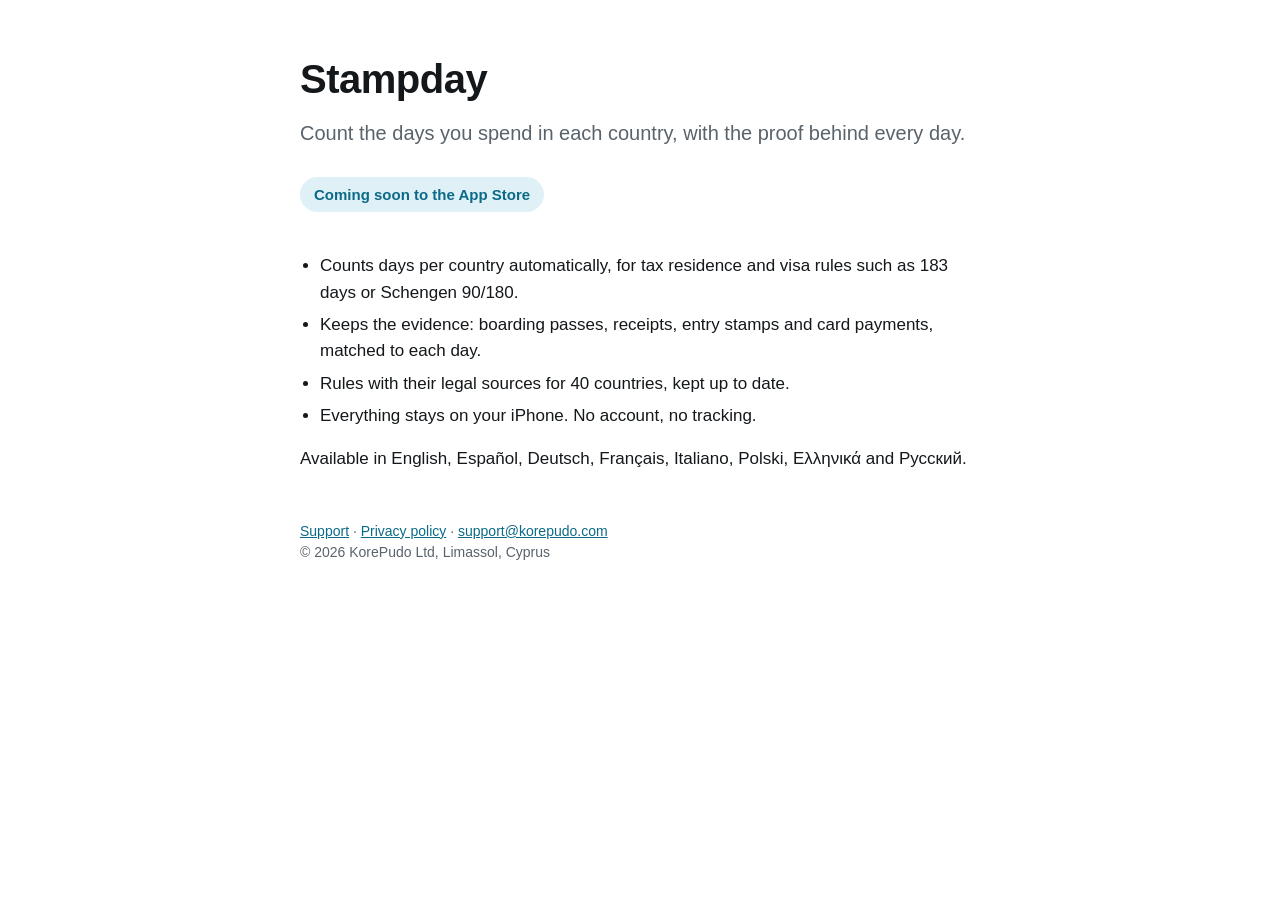
==== index.html @ be16a484 "stampday.app: landing, privacy, support, signed rules 2026-11-07" ====
<!doctype html>
<html lang="en">
<head>
<meta charset="utf-8">
<meta name="viewport" content="width=device-width, initial-scale=1">
<title>Stampday</title>
<meta name="description" content="Stampday counts the days you spend in each country, with the proof behind every day. For iPhone.">
<style>
  :root { --bg: #ffffff; --text: #14181b; --muted: #59636b; --accent: #0b6a87; --soft: #dff1f6; }
  @media (prefers-color-scheme: dark) { :root { --bg: #0d1113; --text: #e8eef1; --muted: #9aa7ae; --accent: #5ec4e0; --soft: #0e2c36; } }
  body { background: var(--bg); color: var(--text); font: 17px/1.55 -apple-system, BlinkMacSystemFont, "Segoe UI", sans-serif;
         max-width: 680px; margin: 0 auto; padding: 48px 16px 64px; }
  h1 { font-size: 40px; margin: 0 0 8px; letter-spacing: -0.5px; }
  p.lead { font-size: 20px; color: var(--muted); margin-top: 0; }
  ul { padding-left: 20px; } li { margin: 6px 0; }
  .soon { display: inline-block; background: var(--soft); color: var(--accent); border-radius: 999px; padding: 6px 14px;
          font-weight: 600; font-size: 15px; margin: 8px 0 24px; }
  a { color: var(--accent); } footer { margin-top: 48px; color: var(--muted); font-size: 14px; }
</style>
</head>
<body>
<h1>Stampday</h1>
<p class="lead">Count the days you spend in each country, with the proof behind every day.</p>
<span class="soon">Coming soon to the App Store</span>
<ul>
  <li>Counts days per country automatically, for tax residence and visa rules such as 183 days or Schengen 90/180.</li>
  <li>Keeps the evidence: boarding passes, receipts, entry stamps and card payments, matched to each day.</li>
  <li>Rules with their legal sources for 40 countries, kept up to date.</li>
  <li>Everything stays on your iPhone. No account, no tracking.</li>
</ul>
<p>Available in English, Español, Deutsch, Français, Italiano, Polski, Ελληνικά and Русский.</p>
<footer>
  <a href="support.html">Support</a> · <a href="privacy.html">Privacy policy</a> ·
  <a href="mailto:support@korepudo.com">support@korepudo.com</a><br>
  © 2026 KorePudo Ltd, Limassol, Cyprus
</footer>
</body>
</html>
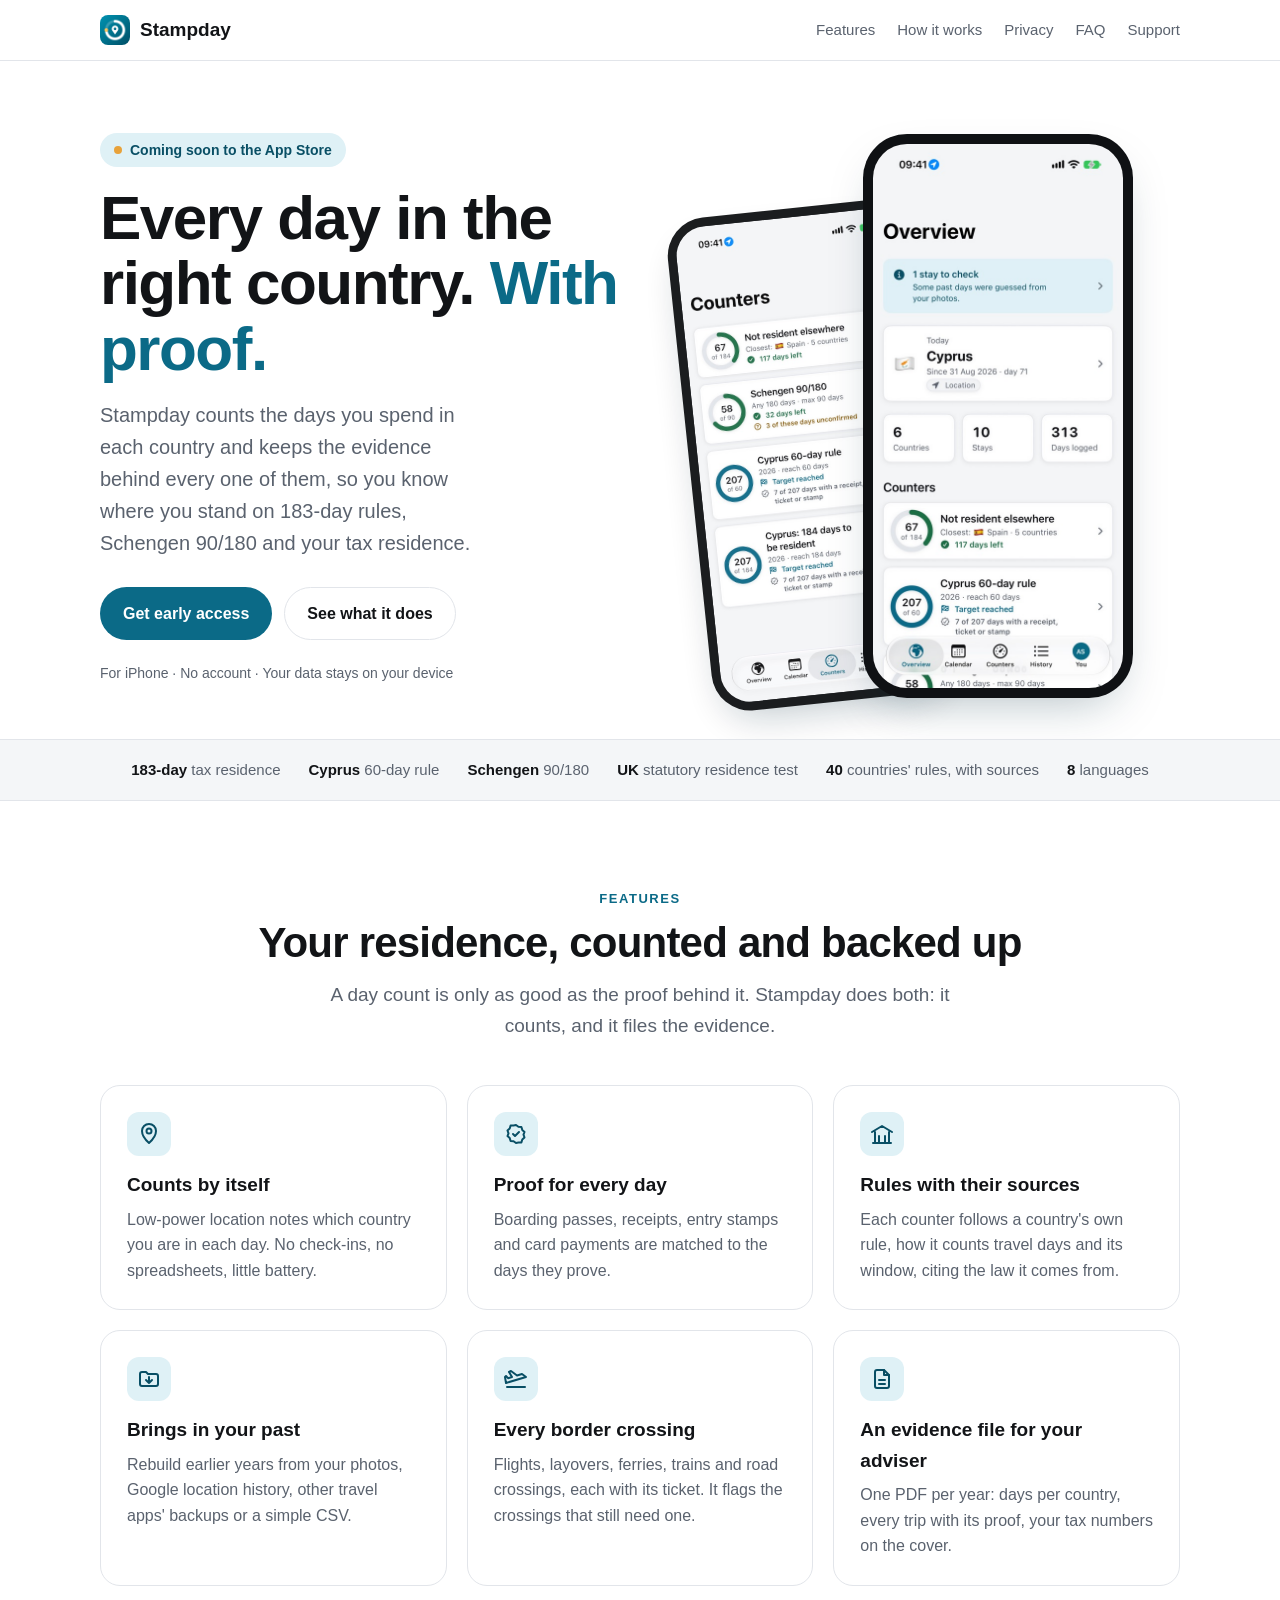
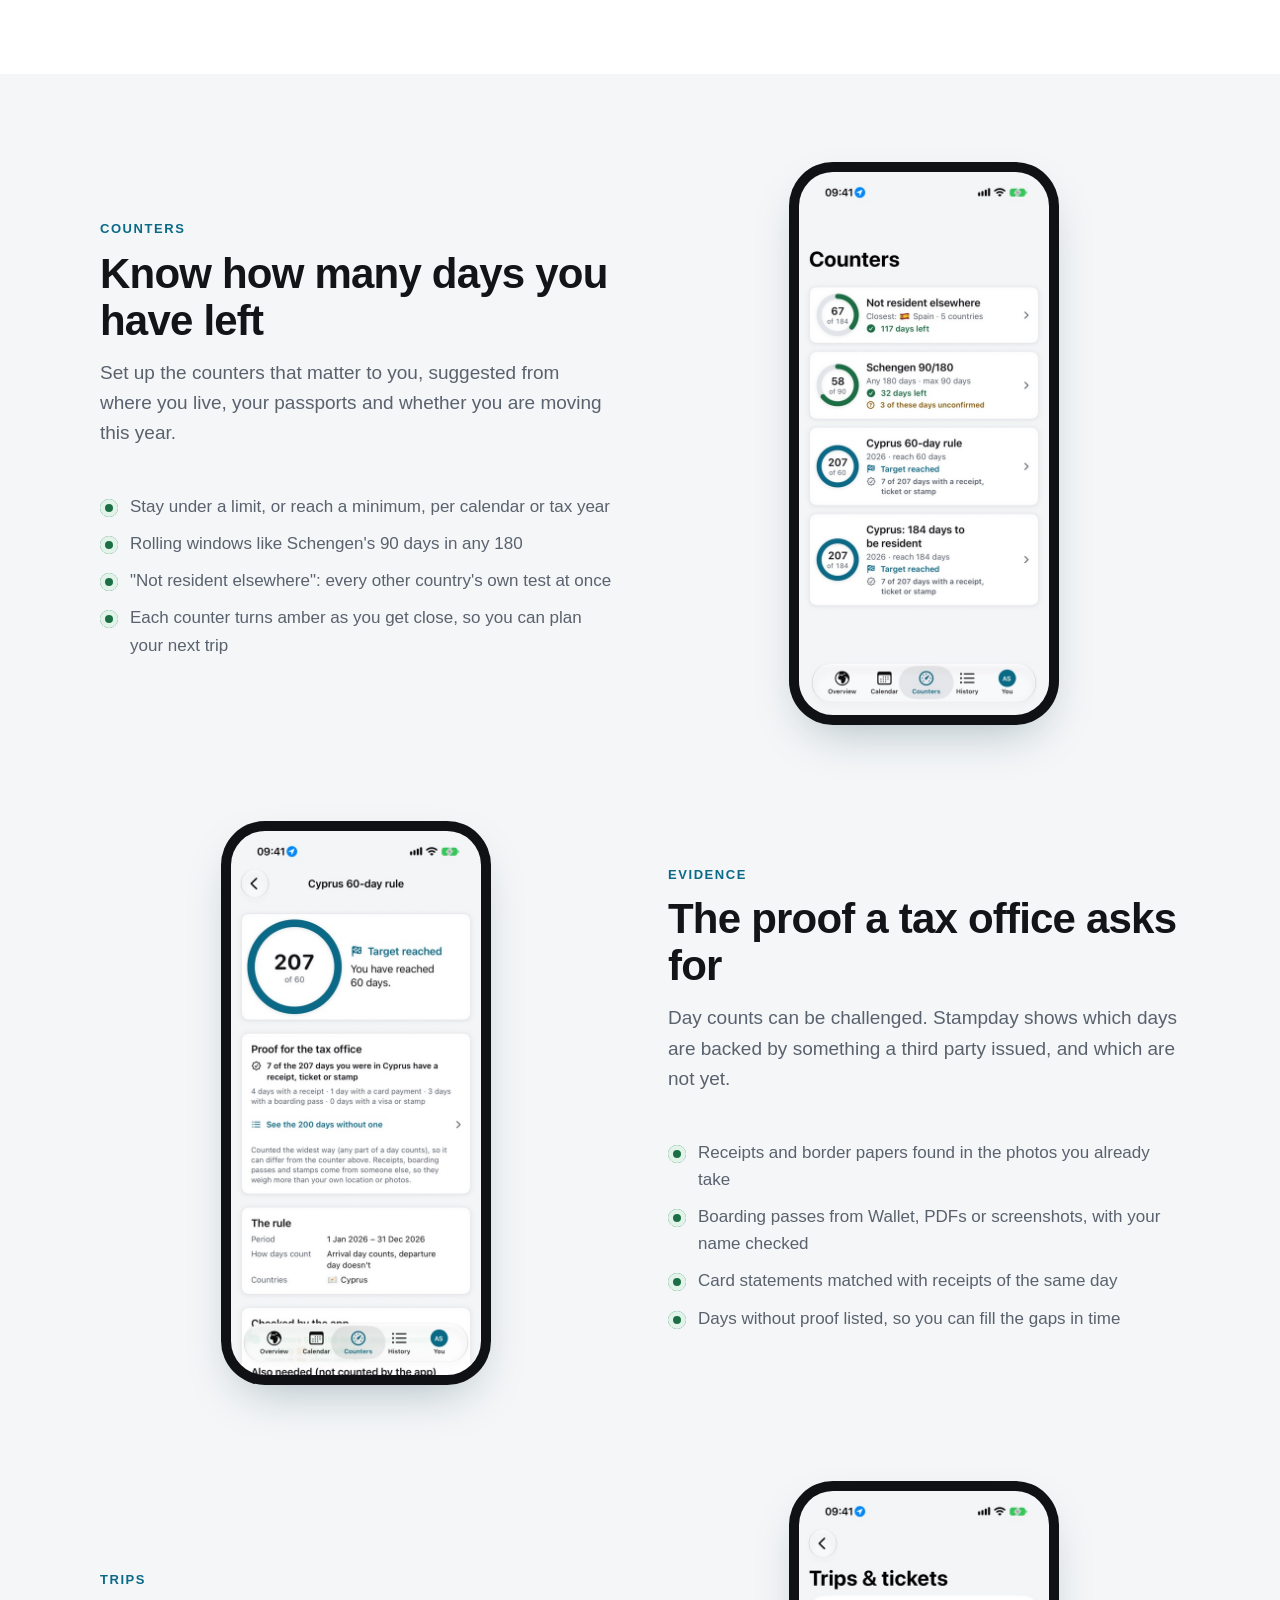
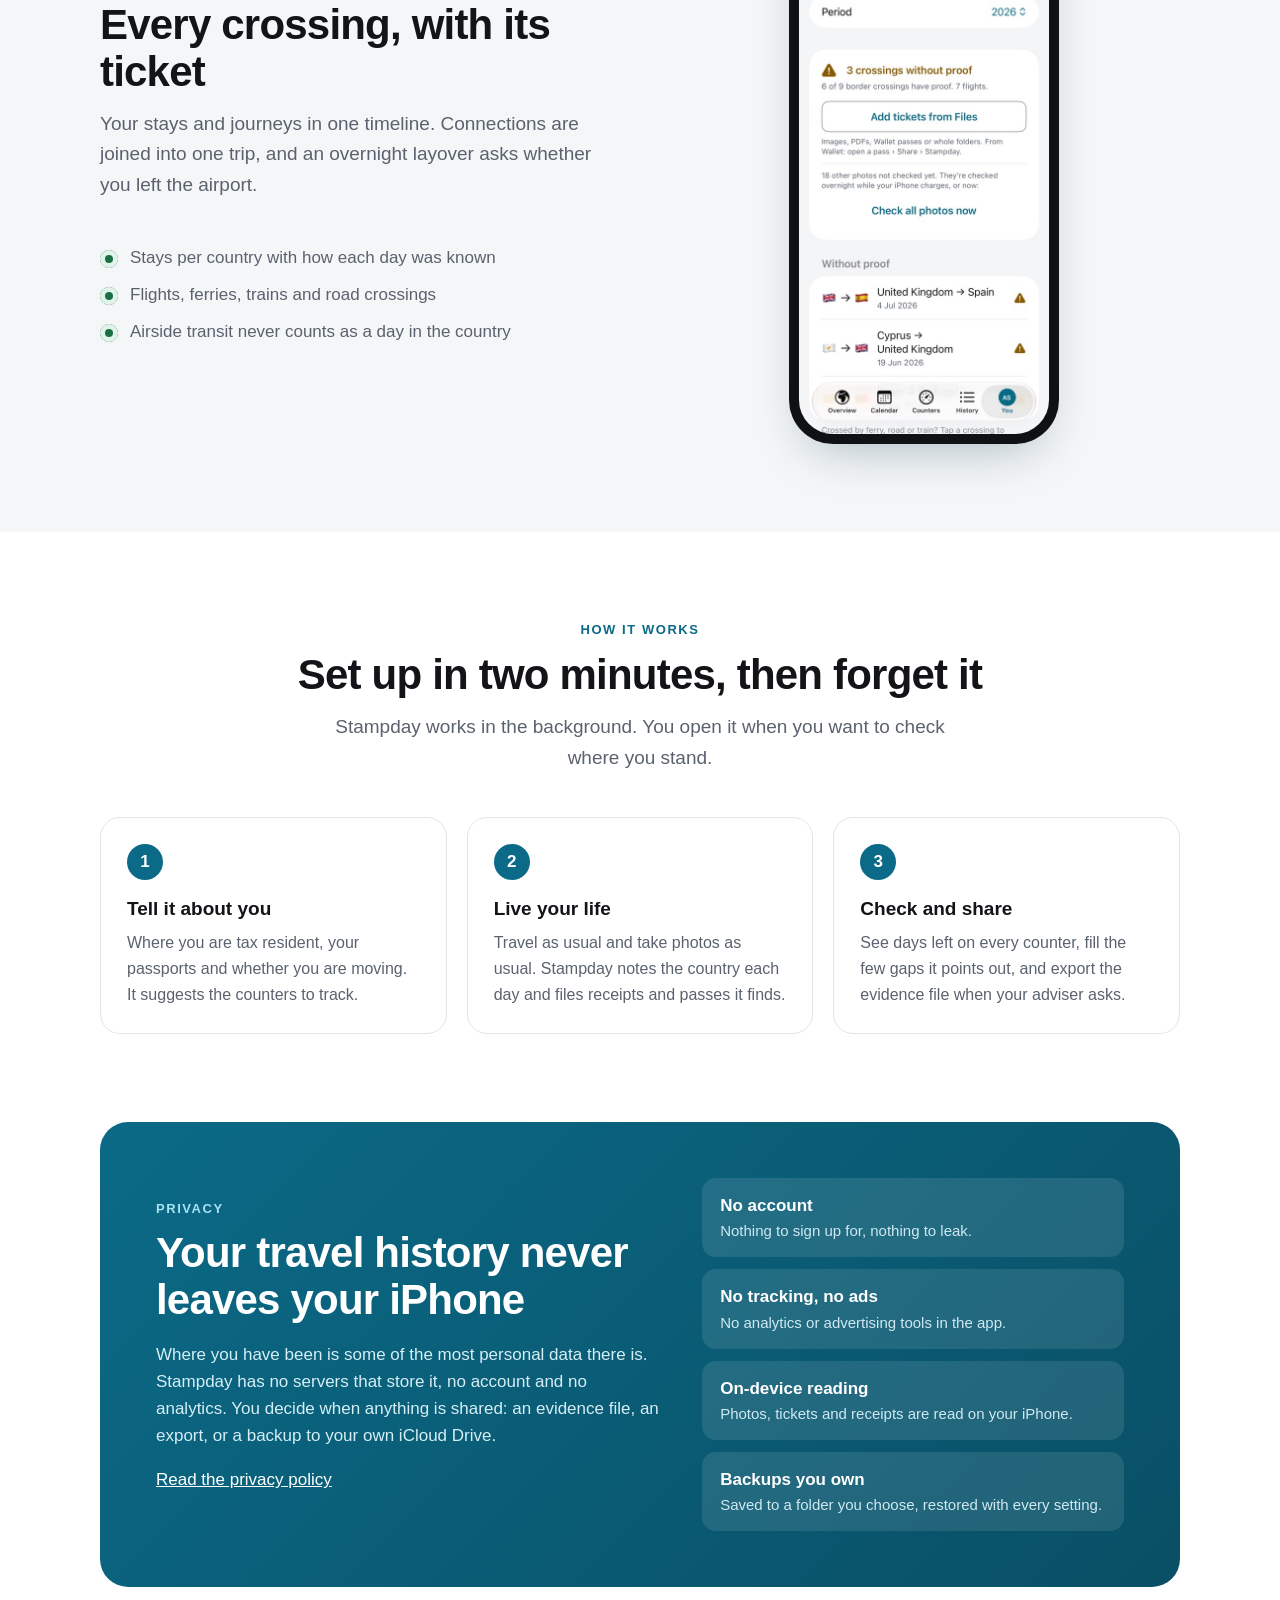
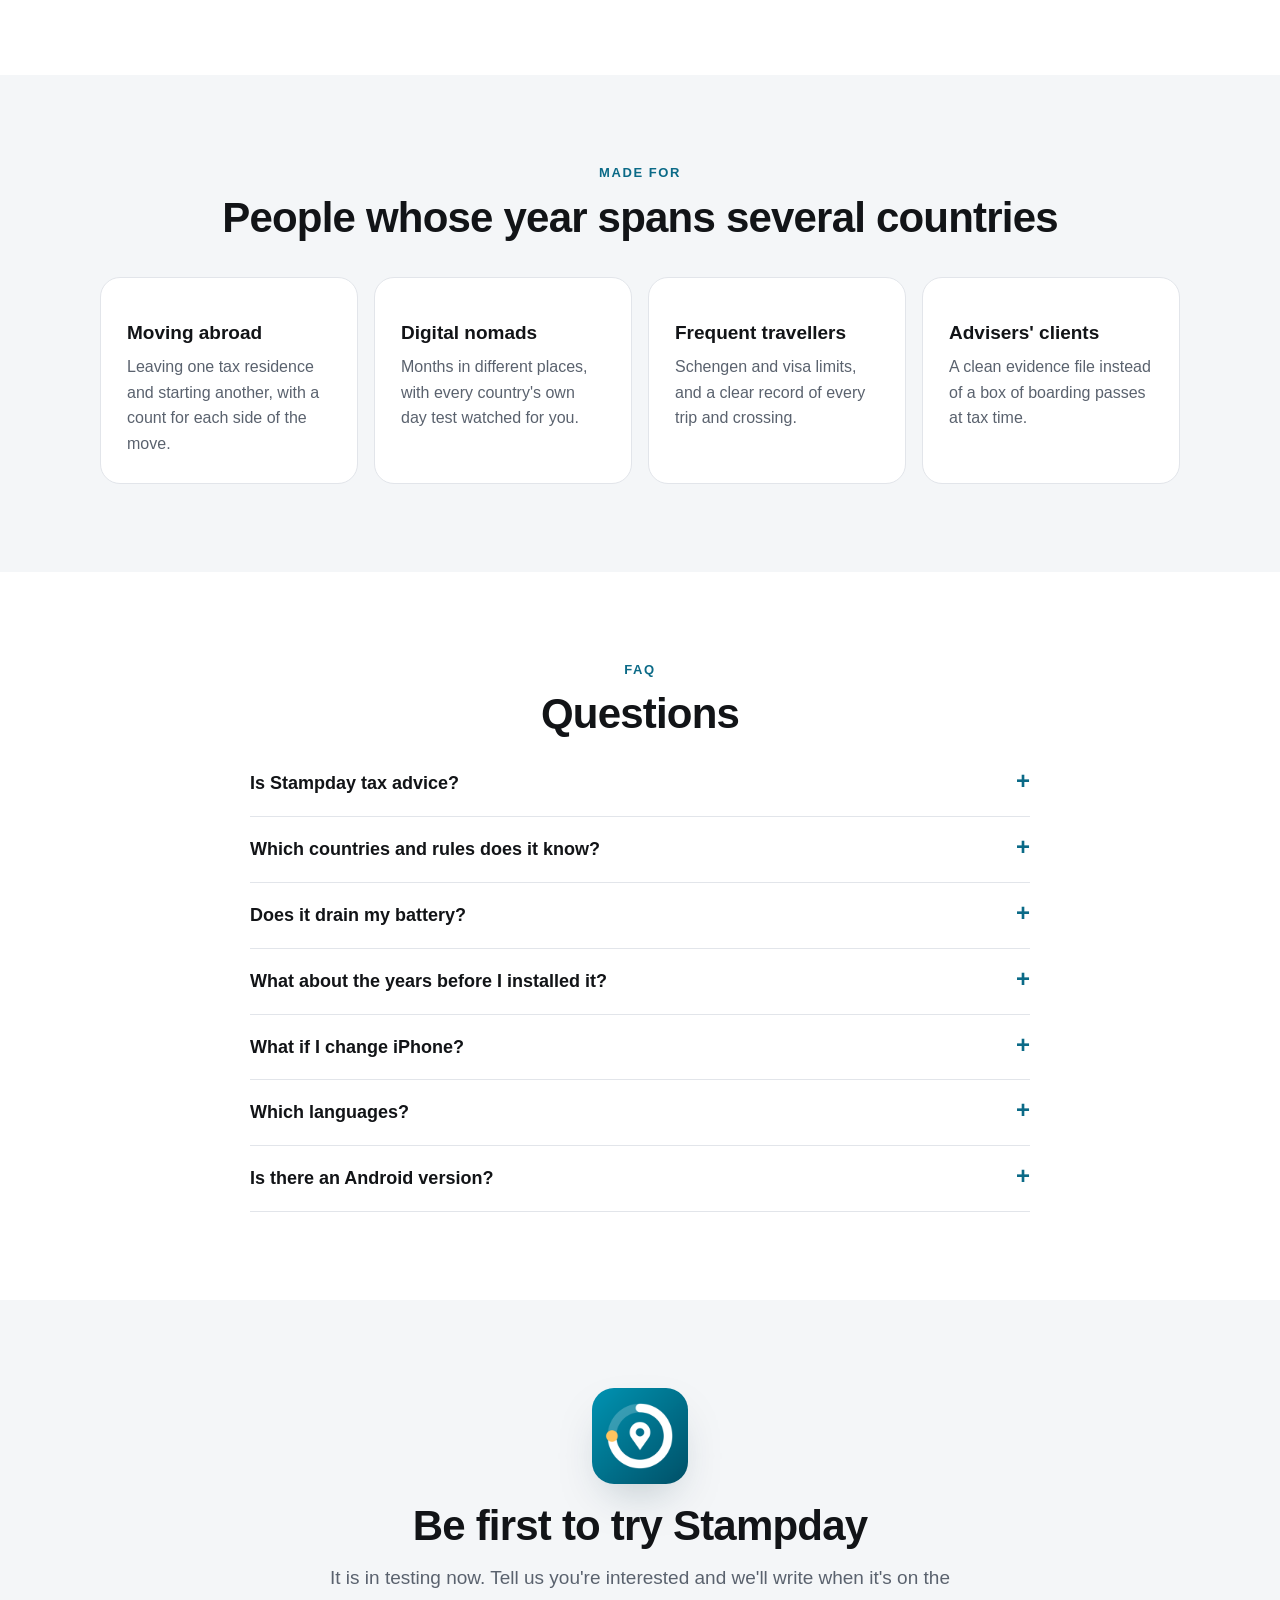
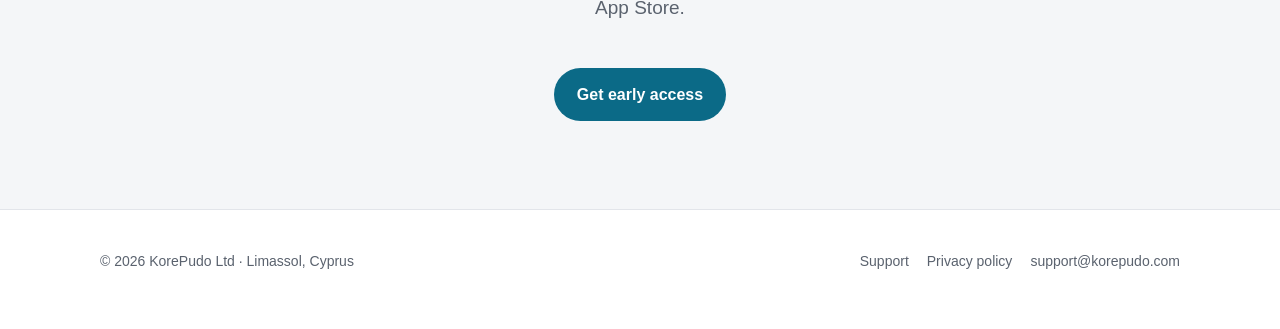
==== commit 4566f722: "Full landing page: features, app screenshots, how it works, privacy, FAQ; shared style for privacy a" ====
--- a/index.html
+++ b/index.html
@@ -3,36 +3,248 @@
 <head>
 <meta charset="utf-8">
 <meta name="viewport" content="width=device-width, initial-scale=1">
-<title>Stampday</title>
-<meta name="description" content="Stampday counts the days you spend in each country, with the proof behind every day. For iPhone.">
-<style>
-  :root { --bg: #ffffff; --text: #14181b; --muted: #59636b; --accent: #0b6a87; --soft: #dff1f6; }
-  @media (prefers-color-scheme: dark) { :root { --bg: #0d1113; --text: #e8eef1; --muted: #9aa7ae; --accent: #5ec4e0; --soft: #0e2c36; } }
-  body { background: var(--bg); color: var(--text); font: 17px/1.55 -apple-system, BlinkMacSystemFont, "Segoe UI", sans-serif;
-         max-width: 680px; margin: 0 auto; padding: 48px 16px 64px; }
-  h1 { font-size: 40px; margin: 0 0 8px; letter-spacing: -0.5px; }
-  p.lead { font-size: 20px; color: var(--muted); margin-top: 0; }
-  ul { padding-left: 20px; } li { margin: 6px 0; }
-  .soon { display: inline-block; background: var(--soft); color: var(--accent); border-radius: 999px; padding: 6px 14px;
-          font-weight: 600; font-size: 15px; margin: 8px 0 24px; }
-  a { color: var(--accent); } footer { margin-top: 48px; color: var(--muted); font-size: 14px; }
-</style>
+<title>Stampday: count your days in every country, with proof</title>
+<meta name="description" content="Stampday counts the days you spend in each country for tax residence and visa rules, and keeps the proof behind every day: boarding passes, receipts, stamps. For iPhone. Everything stays on your device.">
+<meta name="theme-color" content="#0b6a87">
+<link rel="icon" href="img/favicon-64.png">
+<link rel="apple-touch-icon" href="img/apple-touch-icon.png">
+<meta property="og:title" content="Stampday: your days in every country, with proof">
+<meta property="og:description" content="Day counts for tax residence and visas, with the evidence behind every day. Private by design.">
+<meta property="og:image" content="https://stampday.app/img/icon-256.png">
+<meta property="og:url" content="https://stampday.app/">
+<link rel="stylesheet" href="style.css">
 </head>
 <body>
-<h1>Stampday</h1>
-<p class="lead">Count the days you spend in each country, with the proof behind every day.</p>
-<span class="soon">Coming soon to the App Store</span>
-<ul>
-  <li>Counts days per country automatically, for tax residence and visa rules such as 183 days or Schengen 90/180.</li>
-  <li>Keeps the evidence: boarding passes, receipts, entry stamps and card payments, matched to each day.</li>
-  <li>Rules with their legal sources for 40 countries, kept up to date.</li>
-  <li>Everything stays on your iPhone. No account, no tracking.</li>
-</ul>
-<p>Available in English, Español, Deutsch, Français, Italiano, Polski, Ελληνικά and Русский.</p>
+
+<header class="nav">
+  <div class="wrap">
+    <a class="brand" href="#"><img src="img/icon-256.png" alt="">Stampday</a>
+    <nav>
+      <a class="opt" href="#features">Features</a>
+      <a class="opt" href="#how">How it works</a>
+      <a class="opt" href="#privacy">Privacy</a>
+      <a href="#faq">FAQ</a>
+      <a href="support.html">Support</a>
+    </nav>
+  </div>
+</header>
+
+<section class="hero">
+  <div class="wrap">
+    <div>
+      <span class="pill"><span class="dot"></span>Coming soon to the App Store</span>
+      <h1>Every day in the right country. <em>With proof.</em></h1>
+      <p class="lead">Stampday counts the days you spend in each country and keeps the evidence behind every one of them,
+        so you know where you stand on 183-day rules, Schengen 90/180 and your tax residence.</p>
+      <div class="ctas">
+        <a class="btn primary" href="mailto:support@korepudo.com?subject=Stampday%20early%20access">Get early access</a>
+        <a class="btn ghost" href="#features">See what it does</a>
+      </div>
+      <p class="meta">For iPhone · No account · Your data stays on your device</p>
+    </div>
+    <div class="phones" aria-hidden="true">
+      <div class="phone back"><img src="img/counters.jpg" alt="" loading="lazy"></div>
+      <div class="phone front"><img src="img/overview.jpg" alt="Stampday overview: today in Cyprus, day counts and counters"></div>
+    </div>
+  </div>
+</section>
+
+<div class="strip">
+  <div class="wrap">
+    <span><b>183-day</b> tax residence</span>
+    <span><b>Cyprus</b> 60-day rule</span>
+    <span><b>Schengen</b> 90/180</span>
+    <span><b>UK</b> statutory residence test</span>
+    <span><b>40</b> countries' rules, with sources</span>
+    <span><b>8</b> languages</span>
+  </div>
+</div>
+
+<section class="block" id="features">
+  <div class="wrap">
+    <div class="center">
+      <div class="eyebrow">Features</div>
+      <h2>Your residence, counted and backed up</h2>
+      <p class="sub">A day count is only as good as the proof behind it. Stampday does both: it counts, and it files the evidence.</p>
+    </div>
+    <div class="grid">
+      <div class="card">
+        <div class="icon"><svg viewBox="0 0 24 24" fill="none" stroke="currentColor" stroke-width="2" stroke-linecap="round" stroke-linejoin="round"><path d="M12 21s-7-6.2-7-12a7 7 0 0 1 14 0c0 5.8-7 12-7 12z"/><circle cx="12" cy="9" r="2.5"/></svg></div>
+        <h3>Counts by itself</h3>
+        <p>Low-power location notes which country you are in each day. No check-ins, no spreadsheets, little battery.</p>
+      </div>
+      <div class="card">
+        <div class="icon"><svg viewBox="0 0 24 24" fill="none" stroke="currentColor" stroke-width="2" stroke-linecap="round" stroke-linejoin="round"><path d="M9 12l2 2 4-4"/><path d="M12 3l2.4 1.8 3 .2.9 2.9 2.2 2-1 2.8 1 2.8-2.2 2-.9 2.9-3 .2L12 21l-2.4-1.8-3-.2-.9-2.9-2.2-2 1-2.8-1-2.8 2.2-2 .9-2.9 3-.2z"/></svg></div>
+        <h3>Proof for every day</h3>
+        <p>Boarding passes, receipts, entry stamps and card payments are matched to the days they prove.</p>
+      </div>
+      <div class="card">
+        <div class="icon"><svg viewBox="0 0 24 24" fill="none" stroke="currentColor" stroke-width="2" stroke-linecap="round" stroke-linejoin="round"><path d="M3 21h18M5 21V10M19 21V10M9 21v-7M15 21v-7M2 10l10-6 10 6"/></svg></div>
+        <h3>Rules with their sources</h3>
+        <p>Each counter follows a country's own rule, how it counts travel days and its window, citing the law it comes from.</p>
+      </div>
+      <div class="card">
+        <div class="icon"><svg viewBox="0 0 24 24" fill="none" stroke="currentColor" stroke-width="2" stroke-linecap="round" stroke-linejoin="round"><path d="M3 7a2 2 0 0 1 2-2h4l2 2h8a2 2 0 0 1 2 2v8a2 2 0 0 1-2 2H5a2 2 0 0 1-2-2z"/><path d="M12 10v6M9 13l3 3 3-3"/></svg></div>
+        <h3>Brings in your past</h3>
+        <p>Rebuild earlier years from your photos, Google location history, other travel apps' backups or a simple CSV.</p>
+      </div>
+      <div class="card">
+        <div class="icon"><svg viewBox="0 0 24 24" fill="none" stroke="currentColor" stroke-width="2" stroke-linecap="round" stroke-linejoin="round"><path d="M2 16l20-6-4-3-5 1.5L7 4 5 5l3 5-4 1.2L2 9l-1 1z"/><path d="M3 20h18"/></svg></div>
+        <h3>Every border crossing</h3>
+        <p>Flights, layovers, ferries, trains and road crossings, each with its ticket. It flags the crossings that still need one.</p>
+      </div>
+      <div class="card">
+        <div class="icon"><svg viewBox="0 0 24 24" fill="none" stroke="currentColor" stroke-width="2" stroke-linecap="round" stroke-linejoin="round"><path d="M14 3H7a2 2 0 0 0-2 2v14a2 2 0 0 0 2 2h10a2 2 0 0 0 2-2V8z"/><path d="M14 3v5h5M9 13h6M9 17h6"/></svg></div>
+        <h3>An evidence file for your adviser</h3>
+        <p>One PDF per year: days per country, every trip with its proof, your tax numbers on the cover.</p>
+      </div>
+    </div>
+  </div>
+</section>
+
+<section class="block alt">
+  <div class="wrap">
+    <div class="row">
+      <div class="text">
+        <div class="eyebrow">Counters</div>
+        <h2>Know how many days you have left</h2>
+        <p class="sub">Set up the counters that matter to you, suggested from where you live, your passports and whether you are moving this year.</p>
+        <ul>
+          <li>Stay under a limit, or reach a minimum, per calendar or tax year</li>
+          <li>Rolling windows like Schengen's 90 days in any 180</li>
+          <li>"Not resident elsewhere": every other country's own test at once</li>
+          <li>Each counter turns amber as you get close, so you can plan your next trip</li>
+        </ul>
+      </div>
+      <div class="shot"><div class="phone"><img src="img/counters.jpg" alt="Counters screen with days left per rule" loading="lazy"></div></div>
+    </div>
+    <div class="row flip">
+      <div class="text">
+        <div class="eyebrow">Evidence</div>
+        <h2>The proof a tax office asks for</h2>
+        <p class="sub">Day counts can be challenged. Stampday shows which days are backed by something a third party issued, and which are not yet.</p>
+        <ul>
+          <li>Receipts and border papers found in the photos you already take</li>
+          <li>Boarding passes from Wallet, PDFs or screenshots, with your name checked</li>
+          <li>Card statements matched with receipts of the same day</li>
+          <li>Days without proof listed, so you can fill the gaps in time</li>
+        </ul>
+      </div>
+      <div class="shot"><div class="phone"><img src="img/counterDetail.jpg" alt="A counter with its proof coverage for the tax office" loading="lazy"></div></div>
+    </div>
+    <div class="row">
+      <div class="text">
+        <div class="eyebrow">Trips</div>
+        <h2>Every crossing, with its ticket</h2>
+        <p class="sub">Your stays and journeys in one timeline. Connections are joined into one trip, and an overnight layover asks whether you left the airport.</p>
+        <ul>
+          <li>Stays per country with how each day was known</li>
+          <li>Flights, ferries, trains and road crossings</li>
+          <li>Airside transit never counts as a day in the country</li>
+        </ul>
+      </div>
+      <div class="shot"><div class="phone"><img src="img/trips.jpg" alt="Trips and tickets with crossings still missing proof" loading="lazy"></div></div>
+    </div>
+  </div>
+</section>
+
+<section class="block" id="how">
+  <div class="wrap">
+    <div class="center">
+      <div class="eyebrow">How it works</div>
+      <h2>Set up in two minutes, then forget it</h2>
+      <p class="sub">Stampday works in the background. You open it when you want to check where you stand.</p>
+    </div>
+    <div class="steps">
+      <div class="card step"><h3>Tell it about you</h3><p>Where you are tax resident, your passports and whether you are moving. It suggests the counters to track.</p></div>
+      <div class="card step"><h3>Live your life</h3><p>Travel as usual and take photos as usual. Stampday notes the country each day and files receipts and passes it finds.</p></div>
+      <div class="card step"><h3>Check and share</h3><p>See days left on every counter, fill the few gaps it points out, and export the evidence file when your adviser asks.</p></div>
+    </div>
+  </div>
+</section>
+
+<section class="block" id="privacy" style="padding-top:0">
+  <div class="wrap">
+    <div class="privacy">
+      <div>
+        <div class="eyebrow" style="color:#a9e2f1">Privacy</div>
+        <h2>Your travel history never leaves your iPhone</h2>
+        <p>Where you have been is some of the most personal data there is. Stampday has no servers that store it, no account
+          and no analytics. You decide when anything is shared: an evidence file, an export, or a backup to your own iCloud Drive.</p>
+        <p><a href="privacy.html" style="color:#fff;text-decoration:underline">Read the privacy policy</a></p>
+      </div>
+      <ul>
+        <li>No account<span>Nothing to sign up for, nothing to leak.</span></li>
+        <li>No tracking, no ads<span>No analytics or advertising tools in the app.</span></li>
+        <li>On-device reading<span>Photos, tickets and receipts are read on your iPhone.</span></li>
+        <li>Backups you own<span>Saved to a folder you choose, restored with every setting.</span></li>
+      </ul>
+    </div>
+  </div>
+</section>
+
+<section class="block alt">
+  <div class="wrap">
+    <div class="center">
+      <div class="eyebrow">Made for</div>
+      <h2>People whose year spans several countries</h2>
+    </div>
+    <div class="who" style="margin-top:36px">
+      <div class="card"><h3>Moving abroad</h3><p>Leaving one tax residence and starting another, with a count for each side of the move.</p></div>
+      <div class="card"><h3>Digital nomads</h3><p>Months in different places, with every country's own day test watched for you.</p></div>
+      <div class="card"><h3>Frequent travellers</h3><p>Schengen and visa limits, and a clear record of every trip and crossing.</p></div>
+      <div class="card"><h3>Advisers' clients</h3><p>A clean evidence file instead of a box of boarding passes at tax time.</p></div>
+    </div>
+  </div>
+</section>
+
+<section class="block" id="faq">
+  <div class="wrap">
+    <div class="center">
+      <div class="eyebrow">FAQ</div>
+      <h2>Questions</h2>
+    </div>
+    <div class="faq">
+      <details><summary>Is Stampday tax advice?</summary>
+        <p>No. It counts days the way each country's rule describes and shows the legal source, but residence also depends on
+          things a day count can't see, like your home, family and work. Check your situation with a tax adviser; Stampday gives them clean numbers and evidence.</p></details>
+      <details><summary>Which countries and rules does it know?</summary>
+        <p>Rules for 40 countries, including the 183-day tests, Cyprus's 60-day rule, the UK statutory residence test and
+          Schengen 90/180, each with its sources and the date it was last checked. You can also make your own counter.</p></details>
+      <details><summary>Does it drain my battery?</summary>
+        <p>No. It uses the iPhone's low-power location changes instead of constant GPS, and only needs the country you are in each day.</p></details>
+      <details><summary>What about the years before I installed it?</summary>
+        <p>Import from your photos' places, Google location history, another travel app's backup or a CSV of dates and countries.
+          Boarding passes and receipts you saved are found and filed too.</p></details>
+      <details><summary>What if I change iPhone?</summary>
+        <p>Back up to a folder you choose, such as iCloud Drive, and restore on the new iPhone. Everything comes back: days, proofs, profile and settings.</p></details>
+      <details><summary>Which languages?</summary>
+        <p>English, Spanish, German, French, Italian, Polish, Greek and Russian. It also reads receipts, tickets and stamps in many more scripts, from Arabic to Chinese.</p></details>
+      <details><summary>Is there an Android version?</summary>
+        <p>Not yet. Stampday is for iPhone first. Write to us if you would use it on Android.</p></details>
+    </div>
+  </div>
+</section>
+
+<section class="block alt final">
+  <div class="wrap">
+    <img src="img/icon-256.png" alt="Stampday app icon">
+    <h2>Be first to try Stampday</h2>
+    <p class="sub" style="margin-left:auto;margin-right:auto">It is in testing now. Tell us you're interested and we'll write when it's on the App Store.</p>
+    <a class="btn primary" href="mailto:support@korepudo.com?subject=Stampday%20early%20access">Get early access</a>
+  </div>
+</section>
+
 <footer>
-  <a href="support.html">Support</a> · <a href="privacy.html">Privacy policy</a> ·
-  <a href="mailto:support@korepudo.com">support@korepudo.com</a><br>
-  © 2026 KorePudo Ltd, Limassol, Cyprus
+  <div class="wrap">
+    <div>© 2026 KorePudo Ltd · Limassol, Cyprus</div>
+    <nav>
+      <a href="support.html">Support</a>
+      <a href="privacy.html">Privacy policy</a>
+      <a href="mailto:support@korepudo.com">support@korepudo.com</a>
+    </nav>
+  </div>
 </footer>
+
 </body>
 </html>
--- a/style.css
+++ b/style.css
@@ -0,0 +1,163 @@
+:root {
+  --bg: #ffffff; --bg-alt: #f4f6f8; --surface: #ffffff; --border: #e2e5ea;
+  --text: #121417; --muted: #5a626e;
+  --accent: #0b6a87; --accent-strong: #08546b; --on-accent: #ffffff;
+  --accent-soft: #dff1f6; --on-accent-soft: #094f65;
+  --amber: #e8a23a; --green: #1c6e45; --green-soft: #e2f4ea;
+  --radius: 20px; --shadow: 0 20px 50px -20px rgba(9, 50, 66, .35);
+  --max: 1120px;
+}
+@media (prefers-color-scheme: dark) {
+  :root {
+    --bg: #0c0d10; --bg-alt: #121419; --surface: #17191e; --border: #2b2f37;
+    --text: #f2f3f5; --muted: #a2a9b4;
+    --accent: #5ec4e0; --accent-strong: #8bd6ea; --on-accent: #0c0d10;
+    --accent-soft: #0e2c36; --on-accent-soft: #a9e2f1;
+    --green: #6fd29d; --green-soft: #12301f;
+    --shadow: 0 20px 50px -20px rgba(0, 0, 0, .8);
+  }
+}
+* { box-sizing: border-box; }
+html { scroll-behavior: smooth; }
+body {
+  margin: 0; background: var(--bg); color: var(--text);
+  font: 17px/1.6 -apple-system, BlinkMacSystemFont, "SF Pro Text", "Segoe UI", Roboto, sans-serif;
+  -webkit-font-smoothing: antialiased;
+}
+a { color: var(--accent); text-decoration: none; }
+a:hover { text-decoration: underline; }
+img { max-width: 100%; display: block; }
+.wrap { max-width: var(--max); margin: 0 auto; padding: 0 20px; }
+
+/* Nav */
+.nav { position: sticky; top: 0; z-index: 10; background: color-mix(in srgb, var(--bg) 85%, transparent);
+       backdrop-filter: saturate(180%) blur(14px); -webkit-backdrop-filter: saturate(180%) blur(14px);
+       border-bottom: 1px solid var(--border); }
+.nav .wrap { display: flex; align-items: center; gap: 24px; height: 60px; }
+.brand { display: flex; align-items: center; gap: 10px; font-weight: 700; font-size: 19px; color: var(--text); }
+.brand:hover { text-decoration: none; }
+.brand img { width: 30px; height: 30px; border-radius: 8px; }
+.nav nav { margin-left: auto; display: flex; gap: 22px; font-size: 15px; }
+.nav nav a { color: var(--muted); }
+.nav nav a:hover { color: var(--text); text-decoration: none; }
+@media (max-width: 640px) { .nav nav a.opt { display: none; } }
+
+/* Buttons and pills */
+.btn { display: inline-flex; align-items: center; gap: 8px; padding: 13px 22px; border-radius: 999px;
+       font-weight: 600; font-size: 16px; border: 1px solid transparent; }
+.btn:hover { text-decoration: none; }
+.btn.primary { background: var(--accent); color: var(--on-accent); }
+.btn.primary:hover { background: var(--accent-strong); }
+.btn.ghost { border-color: var(--border); color: var(--text); }
+.pill { display: inline-flex; align-items: center; gap: 8px; background: var(--accent-soft); color: var(--on-accent-soft);
+        border-radius: 999px; padding: 6px 14px; font-size: 14px; font-weight: 600; }
+.pill .dot { width: 8px; height: 8px; border-radius: 50%; background: var(--amber); }
+
+/* Hero */
+.hero { padding: 72px 0 40px; overflow: hidden; }
+.hero .wrap { display: grid; grid-template-columns: 1.05fr 1fr; gap: 48px; align-items: center; }
+.hero h1 { font-size: clamp(38px, 6vw, 62px); line-height: 1.05; letter-spacing: -1.5px; margin: 18px 0 18px; }
+.hero h1 em { font-style: normal; color: var(--accent); }
+.hero p.lead { font-size: 20px; color: var(--muted); margin: 0 0 28px; max-width: 34ch; }
+.hero .ctas { display: flex; flex-wrap: wrap; gap: 12px; }
+.hero .meta { margin-top: 22px; font-size: 14px; color: var(--muted); }
+.phones { position: relative; display: flex; justify-content: center; min-height: 560px; }
+.phone { width: 270px; border-radius: 44px; padding: 10px; background: #0f1114; box-shadow: var(--shadow); }
+.phone img { border-radius: 34px; }
+.phones .back { position: absolute; transform: translate(-120px, 40px) rotate(-6deg) scale(.88); opacity: .95; }
+.phones .front { position: relative; transform: translateX(70px); }
+@media (max-width: 900px) {
+  .hero .wrap { grid-template-columns: 1fr; text-align: center; }
+  .hero p.lead { margin-left: auto; margin-right: auto; }
+  .hero .ctas { justify-content: center; }
+  .phones { min-height: 0; }
+  .phones .back { display: none; }
+  .phones .front { transform: none; }
+  .phone { width: 240px; }
+}
+
+/* Rules strip */
+.strip { border-top: 1px solid var(--border); border-bottom: 1px solid var(--border); background: var(--bg-alt); }
+.strip .wrap { display: flex; flex-wrap: wrap; gap: 10px 28px; justify-content: center; padding: 18px 20px;
+               font-size: 15px; color: var(--muted); }
+.strip b { color: var(--text); font-weight: 600; }
+
+/* Sections */
+section.block { padding: 88px 0; }
+section.block.alt { background: var(--bg-alt); }
+.eyebrow { text-transform: uppercase; letter-spacing: .12em; font-size: 13px; font-weight: 700; color: var(--accent); }
+h2 { font-size: clamp(30px, 4vw, 42px); line-height: 1.12; letter-spacing: -.8px; margin: 10px 0 14px; }
+.sub { color: var(--muted); font-size: 19px; max-width: 60ch; margin: 0 0 44px; }
+.center { text-align: center; } .center .sub { margin-left: auto; margin-right: auto; }
+
+/* Features */
+.grid { display: grid; grid-template-columns: repeat(3, 1fr); gap: 20px; }
+@media (max-width: 900px) { .grid { grid-template-columns: repeat(2, 1fr); } }
+@media (max-width: 600px) { .grid { grid-template-columns: 1fr; } }
+.card { background: var(--surface); border: 1px solid var(--border); border-radius: var(--radius); padding: 26px; }
+.card h3 { font-size: 19px; margin: 14px 0 6px; }
+.card p { margin: 0; color: var(--muted); font-size: 16px; }
+.icon { width: 44px; height: 44px; border-radius: 12px; background: var(--accent-soft); color: var(--on-accent-soft);
+        display: grid; place-items: center; }
+.icon svg { width: 24px; height: 24px; }
+
+/* Showcase rows */
+.row { display: grid; grid-template-columns: 1fr 1fr; gap: 56px; align-items: center; }
+.row + .row { margin-top: 96px; }
+.row.flip .text { order: 2; }
+.row .shot { display: flex; justify-content: center; }
+.row ul { padding: 0; margin: 18px 0 0; list-style: none; }
+.row li { padding-left: 30px; position: relative; margin: 10px 0; color: var(--muted); }
+.row li::before { content: ""; position: absolute; left: 0; top: 6px; width: 18px; height: 18px; border-radius: 50%;
+                  background: var(--green-soft); box-shadow: inset 0 0 0 5px var(--green-soft), inset 0 0 0 9px var(--green); }
+@media (max-width: 900px) {
+  .row { grid-template-columns: 1fr; gap: 32px; }
+  .row.flip .text { order: 0; }
+}
+
+/* Steps */
+.steps { display: grid; grid-template-columns: repeat(3, 1fr); gap: 20px; counter-reset: step; }
+@media (max-width: 800px) { .steps { grid-template-columns: 1fr; } }
+.step { counter-increment: step; }
+.step::before { content: counter(step); display: grid; place-items: center; width: 36px; height: 36px; border-radius: 50%;
+                background: var(--accent); color: var(--on-accent); font-weight: 700; }
+
+/* Privacy band */
+.privacy { background: linear-gradient(135deg, #0b6a87, #094f65); color: #fff; border-radius: 28px; padding: 56px;
+           display: grid; grid-template-columns: 1.2fr 1fr; gap: 40px; align-items: center; }
+.privacy h2 { color: #fff; } .privacy p { color: #d6eef5; }
+.privacy ul { margin: 0; padding: 0; list-style: none; display: grid; gap: 12px; }
+.privacy li { background: rgba(255,255,255,.1); border-radius: 14px; padding: 14px 18px; font-weight: 600; }
+.privacy li span { display: block; font-weight: 400; color: #cfe9f1; font-size: 15px; }
+@media (max-width: 800px) { .privacy { grid-template-columns: 1fr; padding: 32px 22px; } }
+
+/* Audience */
+.who { display: grid; grid-template-columns: repeat(4, 1fr); gap: 16px; }
+@media (max-width: 900px) { .who { grid-template-columns: repeat(2, 1fr); } }
+@media (max-width: 520px) { .who { grid-template-columns: 1fr; } }
+
+/* FAQ */
+.faq { max-width: 780px; margin: 0 auto; }
+details { border-bottom: 1px solid var(--border); padding: 18px 0; }
+summary { cursor: pointer; font-weight: 600; font-size: 18px; list-style: none; display: flex; justify-content: space-between; gap: 16px; }
+summary::-webkit-details-marker { display: none; }
+summary::after { content: "+"; color: var(--accent); font-size: 24px; line-height: 1; }
+details[open] summary::after { content: "–"; }
+details p { color: var(--muted); margin: 10px 0 0; }
+
+/* Final CTA + footer */
+.final { text-align: center; }
+.final img { width: 96px; height: 96px; border-radius: 22px; margin: 0 auto 18px; box-shadow: var(--shadow); }
+footer { border-top: 1px solid var(--border); padding: 40px 0 56px; font-size: 14px; color: var(--muted); }
+footer .wrap { display: flex; flex-wrap: wrap; gap: 16px 40px; justify-content: space-between; }
+footer nav { display: flex; flex-wrap: wrap; gap: 18px; }
+footer nav a { color: var(--muted); }
+
+/* Document pages (privacy, support) */
+.doc { max-width: 720px; margin: 0 auto; padding: 56px 20px 80px; }
+.doc h1 { font-size: clamp(32px, 5vw, 44px); letter-spacing: -1px; margin: 0 0 6px; line-height: 1.1; }
+.doc h2 { font-size: 22px; letter-spacing: 0; margin: 36px 0 8px; }
+.doc p.meta { color: var(--muted); margin-top: 0; }
+.doc li { margin: 8px 0; }
+.doc .contact { background: var(--accent-soft); color: var(--on-accent-soft); border-radius: 16px; padding: 20px 24px; margin-top: 36px; }
+.doc .contact a { color: var(--on-accent-soft); font-weight: 600; text-decoration: underline; }
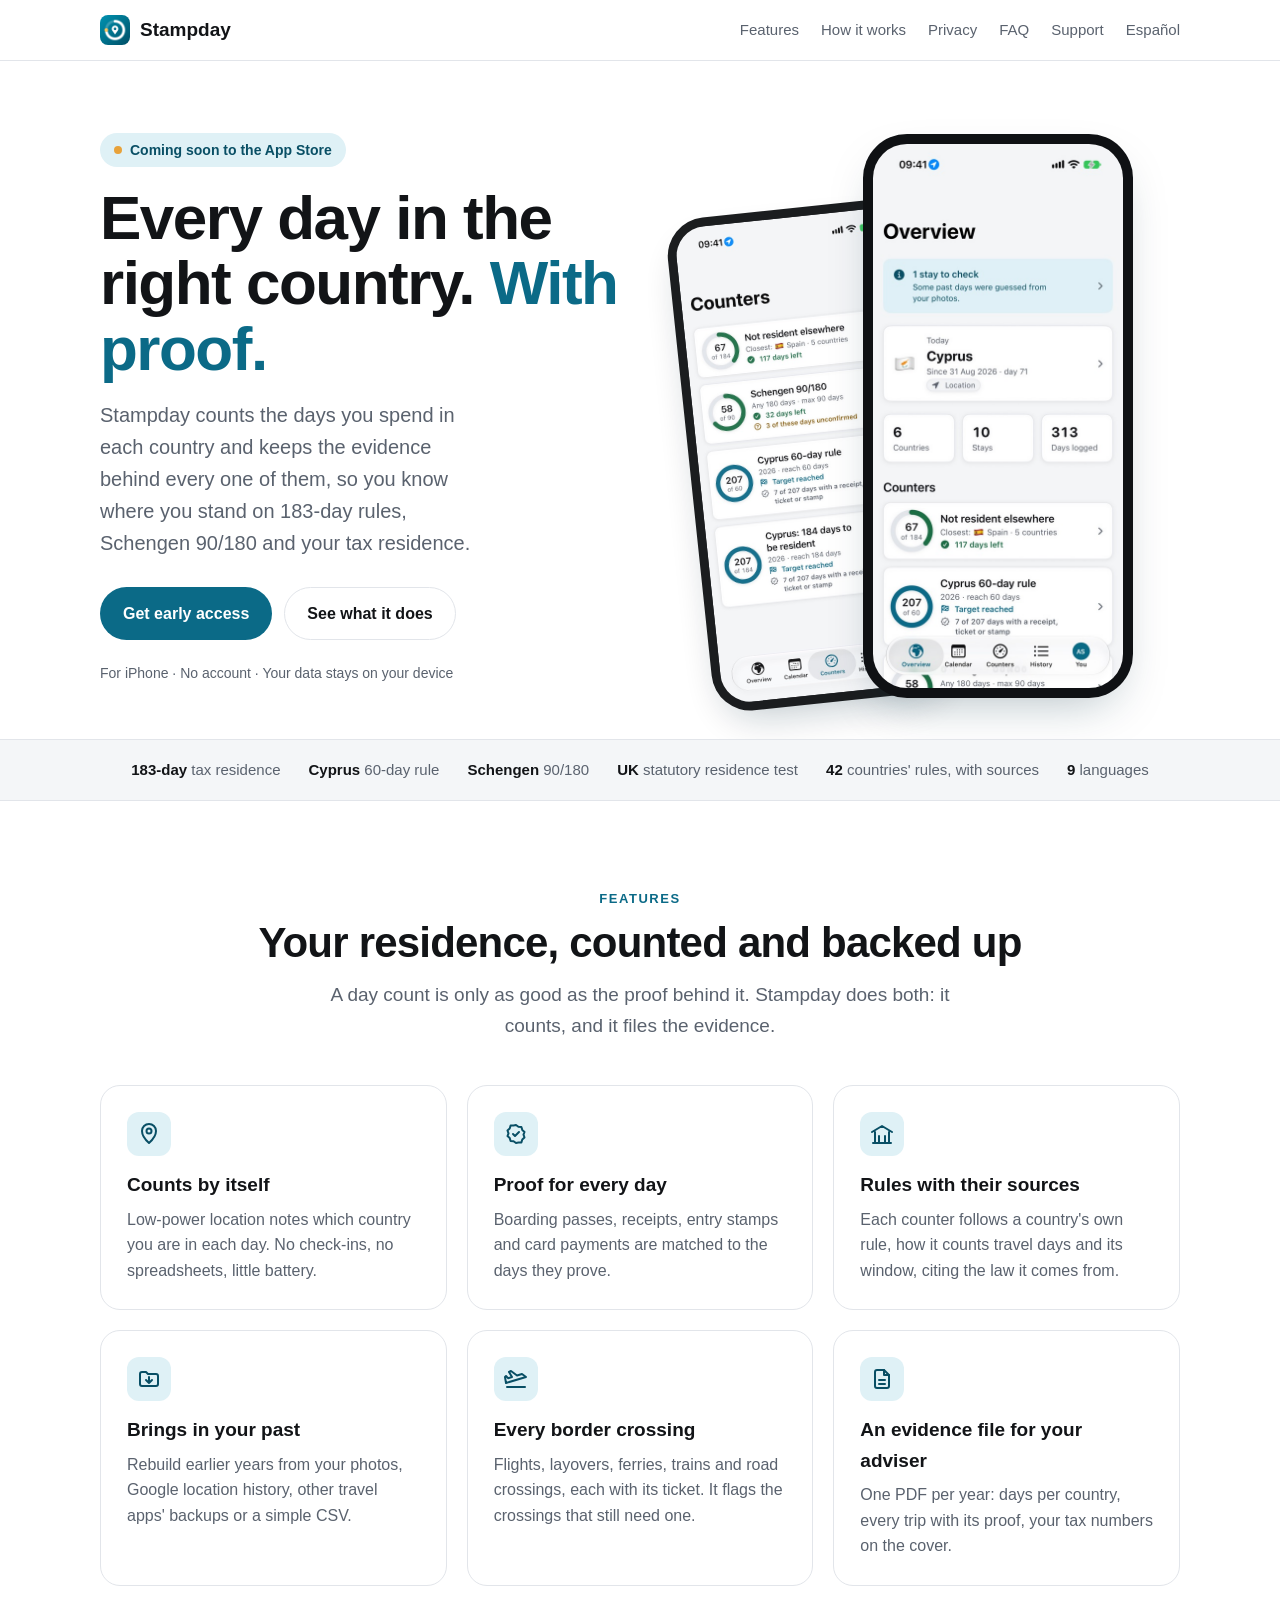
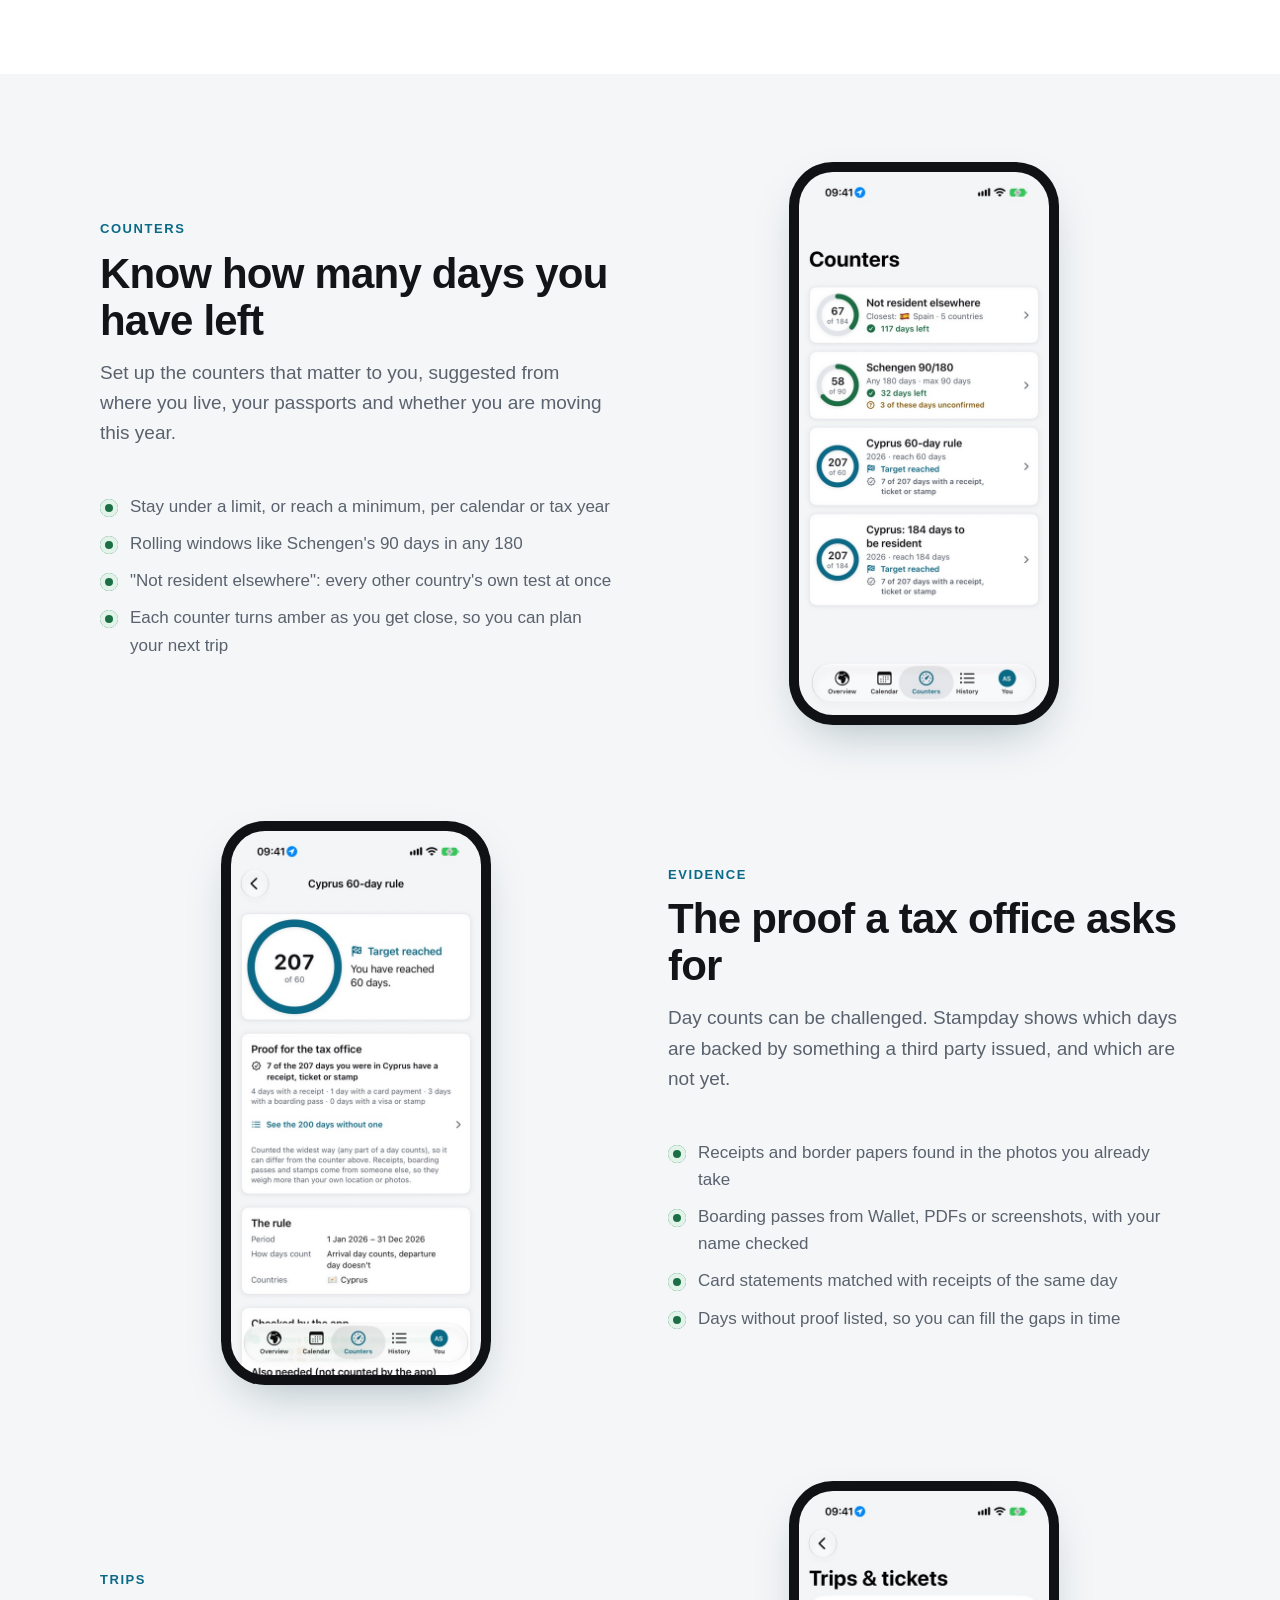
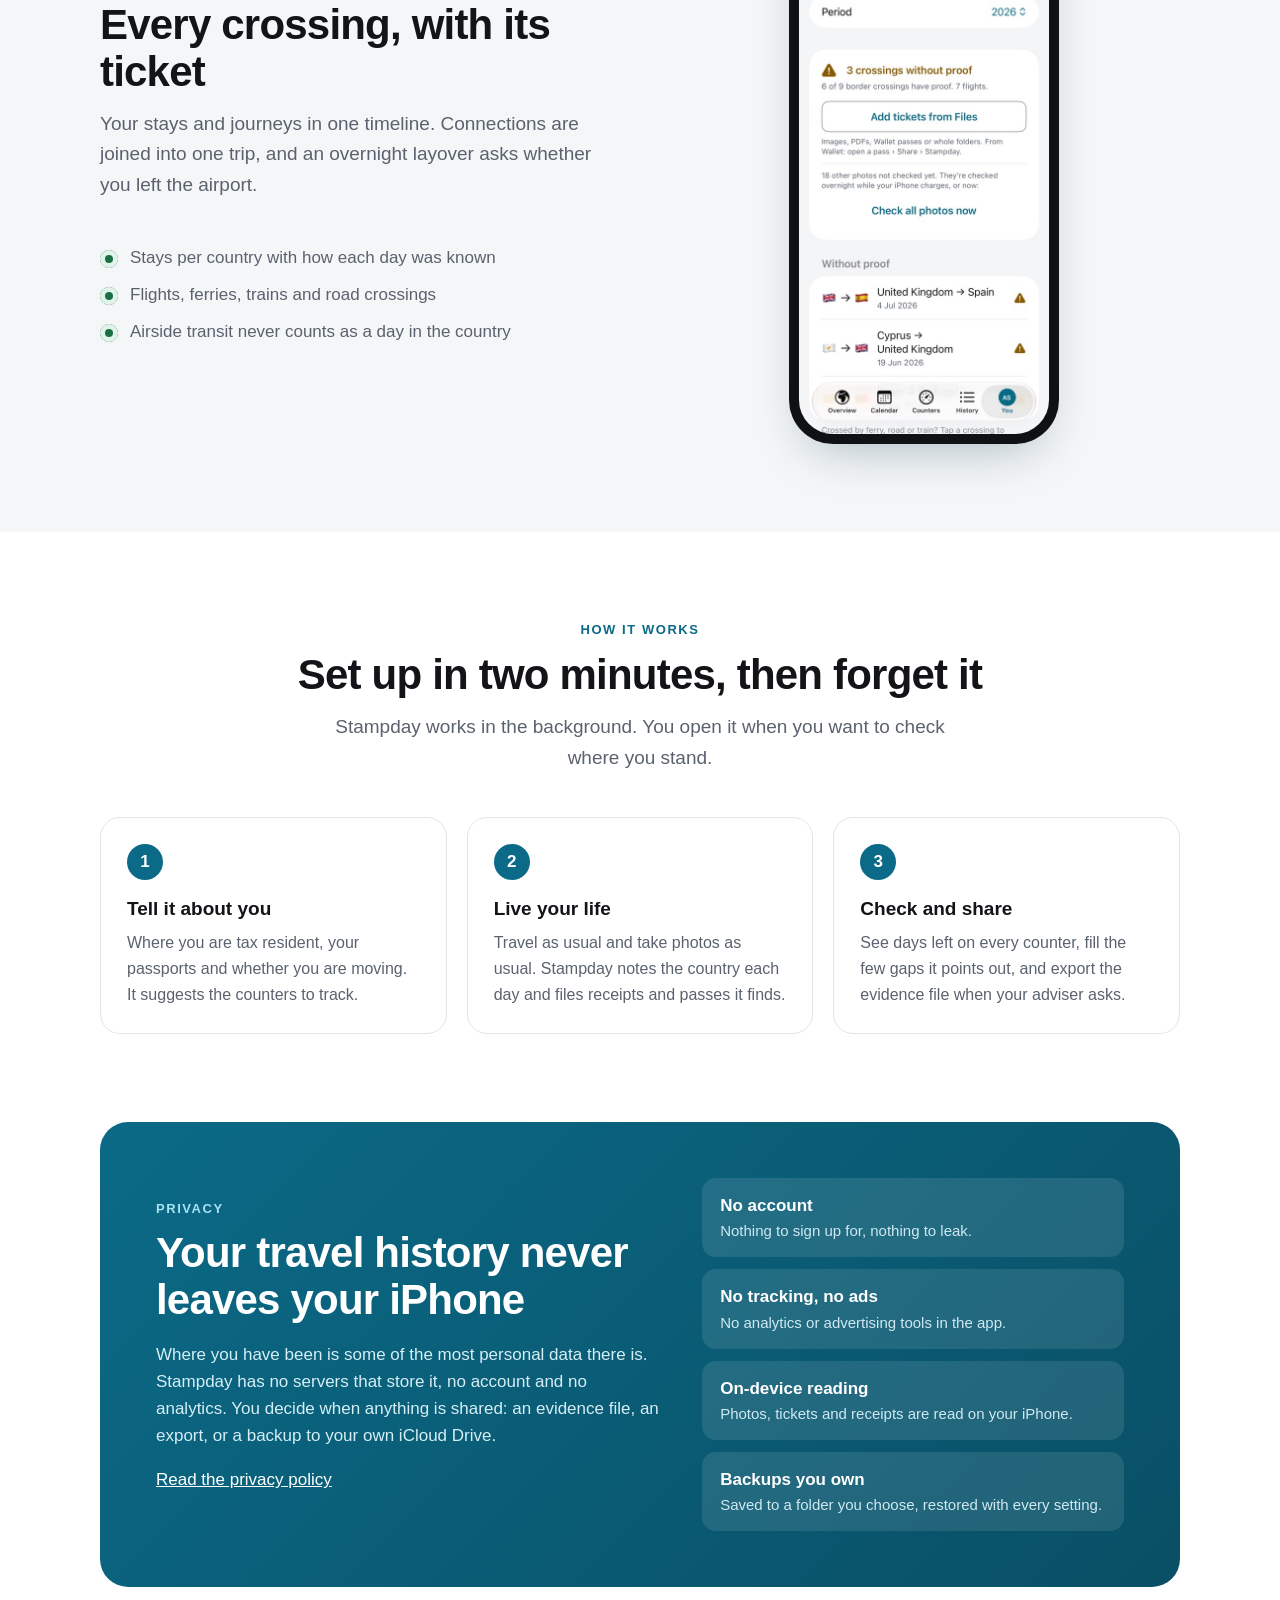
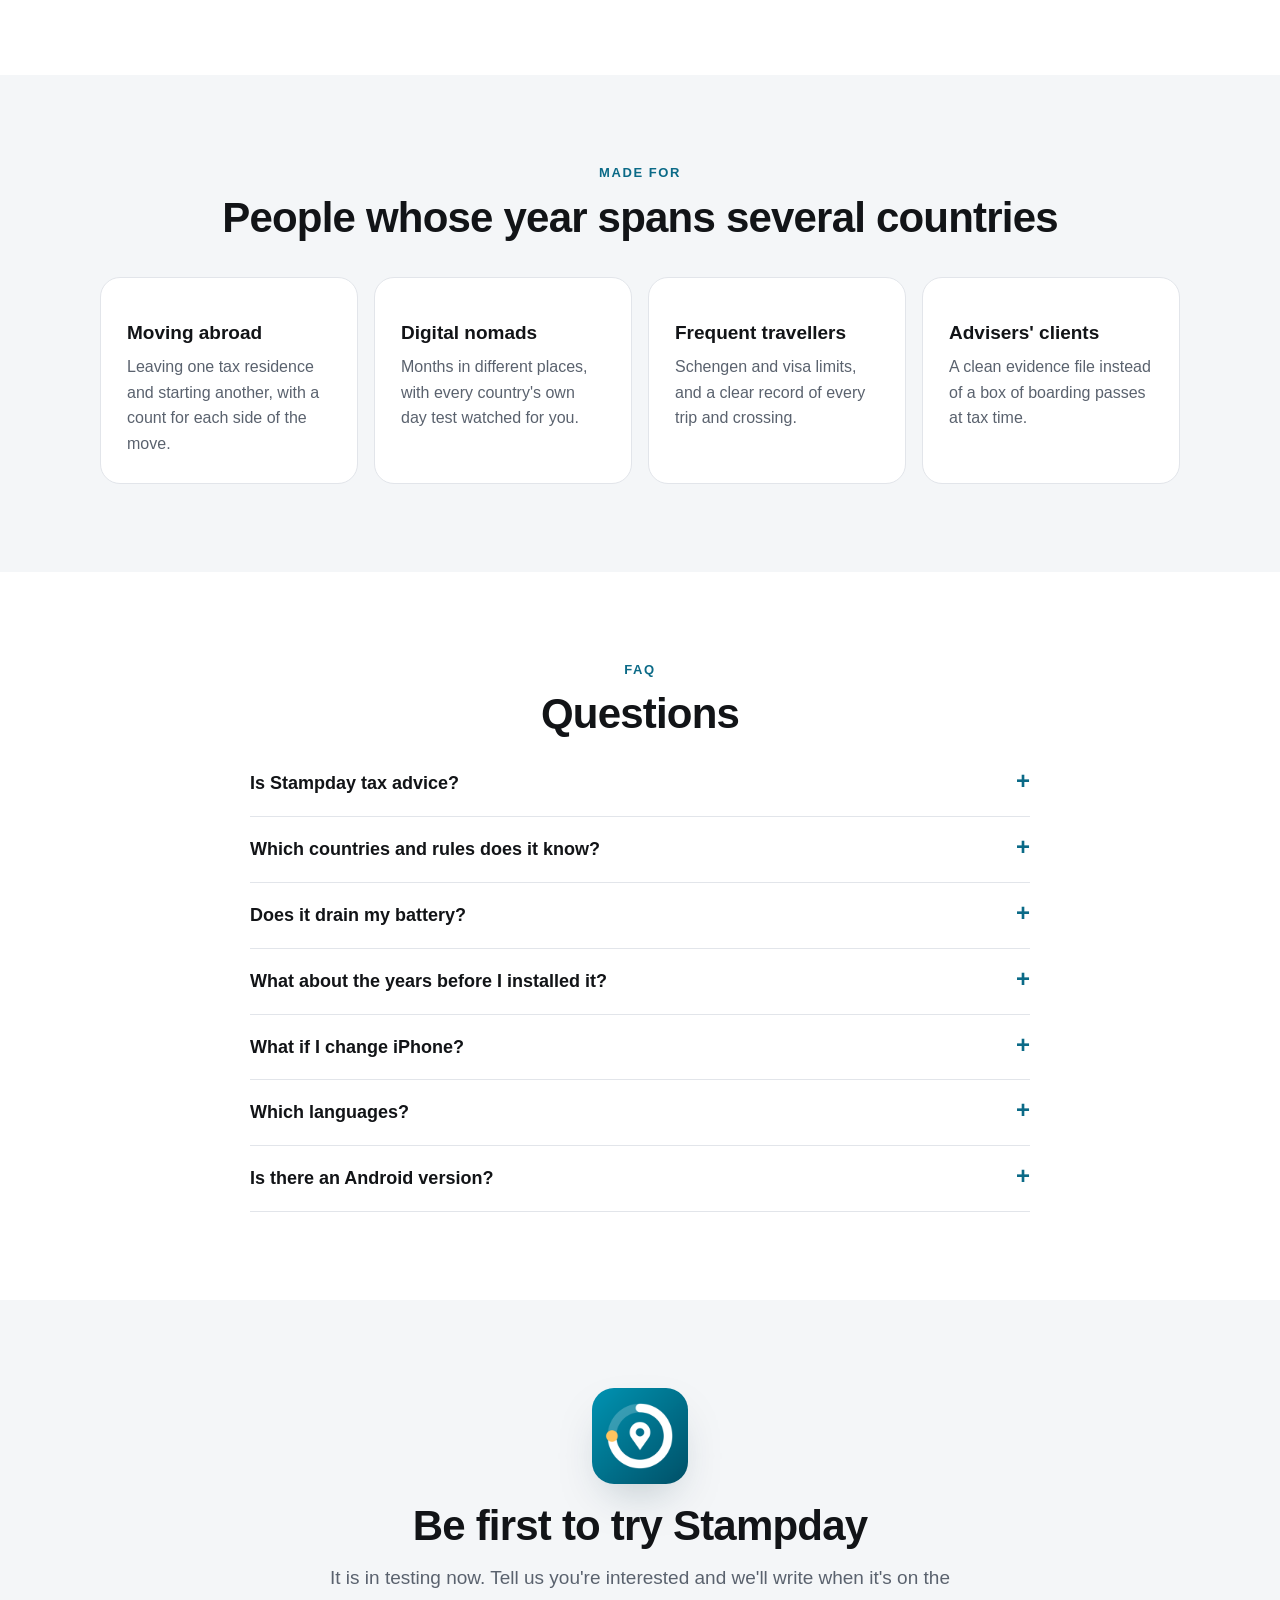
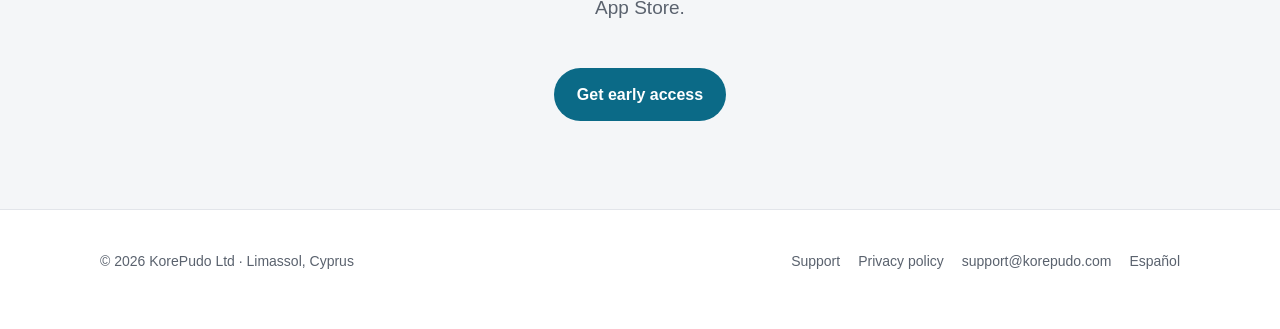
==== commit 4157e9ab: "42 countries and 9 languages (Chinese added); a Spanish landing page, with a link between the two - " ====
--- a/index.html
+++ b/index.html
@@ -12,6 +12,10 @@
 <meta property="og:description" content="Day counts for tax residence and visas, with the evidence behind every day. Private by design.">
 <meta property="og:image" content="https://stampday.app/img/icon-256.png">
 <meta property="og:url" content="https://stampday.app/">
+<link rel="canonical" href="https://stampday.app/">
+<link rel="alternate" hreflang="en" href="https://stampday.app/">
+<link rel="alternate" hreflang="es" href="https://stampday.app/es/">
+<link rel="alternate" hreflang="x-default" href="https://stampday.app/">
 <link rel="stylesheet" href="style.css">
 </head>
 <body>
@@ -23,8 +27,9 @@
       <a class="opt" href="#features">Features</a>
       <a class="opt" href="#how">How it works</a>
       <a class="opt" href="#privacy">Privacy</a>
-      <a href="#faq">FAQ</a>
+      <a class="opt-s" href="#faq">FAQ</a>
       <a href="support.html">Support</a>
+      <a href="es/" lang="es" hreflang="es">Español</a>
     </nav>
   </div>
 </header>
@@ -55,8 +60,8 @@
     <span><b>Cyprus</b> 60-day rule</span>
     <span><b>Schengen</b> 90/180</span>
     <span><b>UK</b> statutory residence test</span>
-    <span><b>40</b> countries' rules, with sources</span>
-    <span><b>8</b> languages</span>
+    <span><b>42</b> countries' rules, with sources</span>
+    <span><b>9</b> languages</span>
   </div>
 </div>
 
@@ -209,7 +214,7 @@
         <p>No. It counts days the way each country's rule describes and shows the legal source, but residence also depends on
           things a day count can't see, like your home, family and work. Check your situation with a tax adviser; Stampday gives them clean numbers and evidence.</p></details>
       <details><summary>Which countries and rules does it know?</summary>
-        <p>Rules for 40 countries, including the 183-day tests, Cyprus's 60-day rule, the UK statutory residence test and
+        <p>Rules for 42 countries, including the 183-day tests, Cyprus's 60-day rule, the UK statutory residence test and
           Schengen 90/180, each with its sources and the date it was last checked. You can also make your own counter.</p></details>
       <details><summary>Does it drain my battery?</summary>
         <p>No. It uses the iPhone's low-power location changes instead of constant GPS, and only needs the country you are in each day.</p></details>
@@ -219,7 +224,7 @@
       <details><summary>What if I change iPhone?</summary>
         <p>Back up to a folder you choose, such as iCloud Drive, and restore on the new iPhone. Everything comes back: days, proofs, profile and settings.</p></details>
       <details><summary>Which languages?</summary>
-        <p>English, Spanish, German, French, Italian, Polish, Greek and Russian. It also reads receipts, tickets and stamps in many more scripts, from Arabic to Chinese.</p></details>
+        <p>English, Spanish, German, French, Italian, Polish, Greek, Russian and Chinese (Simplified). It also reads receipts, tickets and stamps in many more scripts, from Arabic to Japanese.</p></details>
       <details><summary>Is there an Android version?</summary>
         <p>Not yet. Stampday is for iPhone first. Write to us if you would use it on Android.</p></details>
     </div>
@@ -242,6 +247,7 @@
       <a href="support.html">Support</a>
       <a href="privacy.html">Privacy policy</a>
       <a href="mailto:support@korepudo.com">support@korepudo.com</a>
+      <a href="es/" lang="es" hreflang="es">Español</a>
     </nav>
   </div>
 </footer>
--- a/style.css
+++ b/style.css
@@ -38,9 +38,14 @@
 .brand:hover { text-decoration: none; }
 .brand img { width: 30px; height: 30px; border-radius: 8px; }
 .nav nav { margin-left: auto; display: flex; gap: 22px; font-size: 15px; }
-.nav nav a { color: var(--muted); }
+.nav nav a { color: var(--muted); white-space: nowrap; }
 .nav nav a:hover { color: var(--text); text-decoration: none; }
-@media (max-width: 640px) { .nav nav a.opt { display: none; } }
+/* The nav also carries the link to the other language, so it sheds links as the screen narrows:
+   "wide" words first, then the "opt" links, and on the smallest phones the "opt-s" one. */
+@media (max-width: 900px) { .nav nav .wide { display: none; } }
+@media (max-width: 760px) { .nav nav a.opt { display: none; } }
+@media (max-width: 420px) { .nav .wrap { gap: 14px; } .nav nav { gap: 14px; font-size: 14px; } }
+@media (max-width: 340px) { .nav nav a.opt-s { display: none; } }
 
 /* Buttons and pills */
 .btn { display: inline-flex; align-items: center; gap: 8px; padding: 13px 22px; border-radius: 999px;
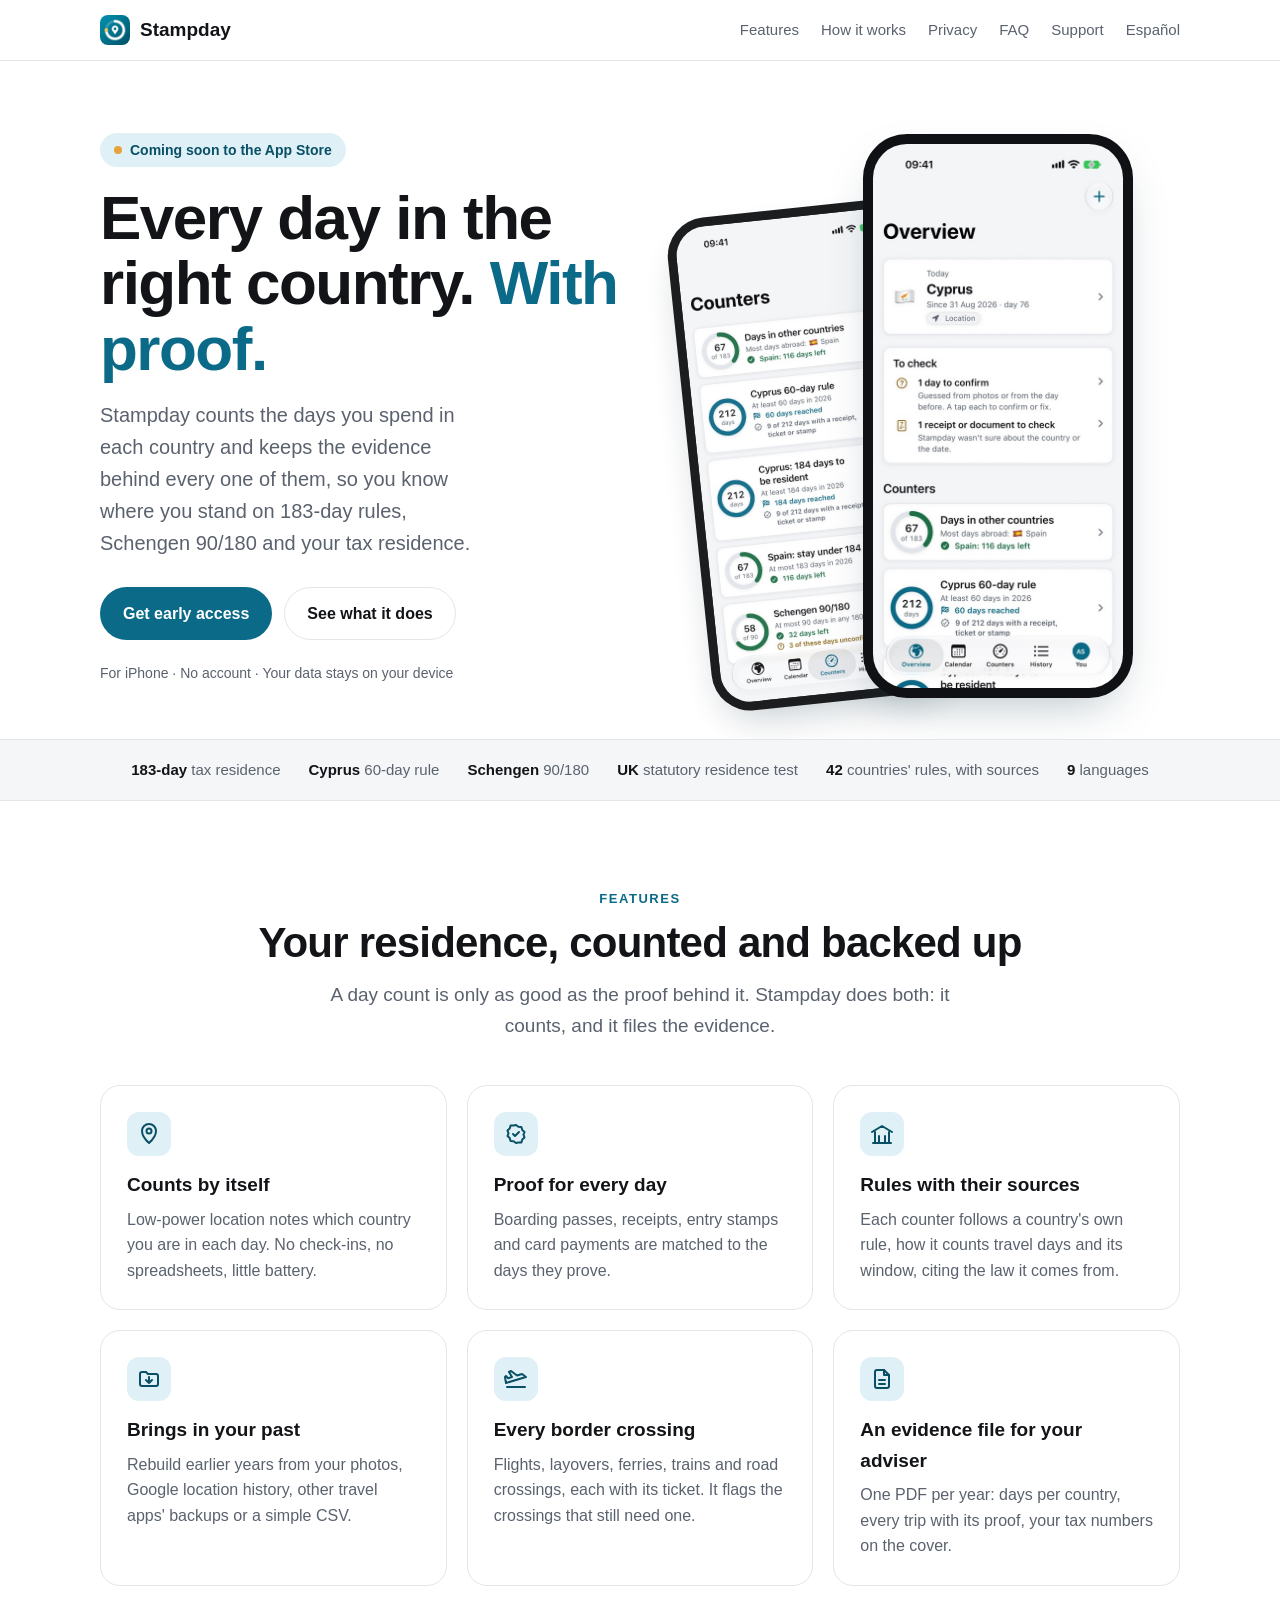
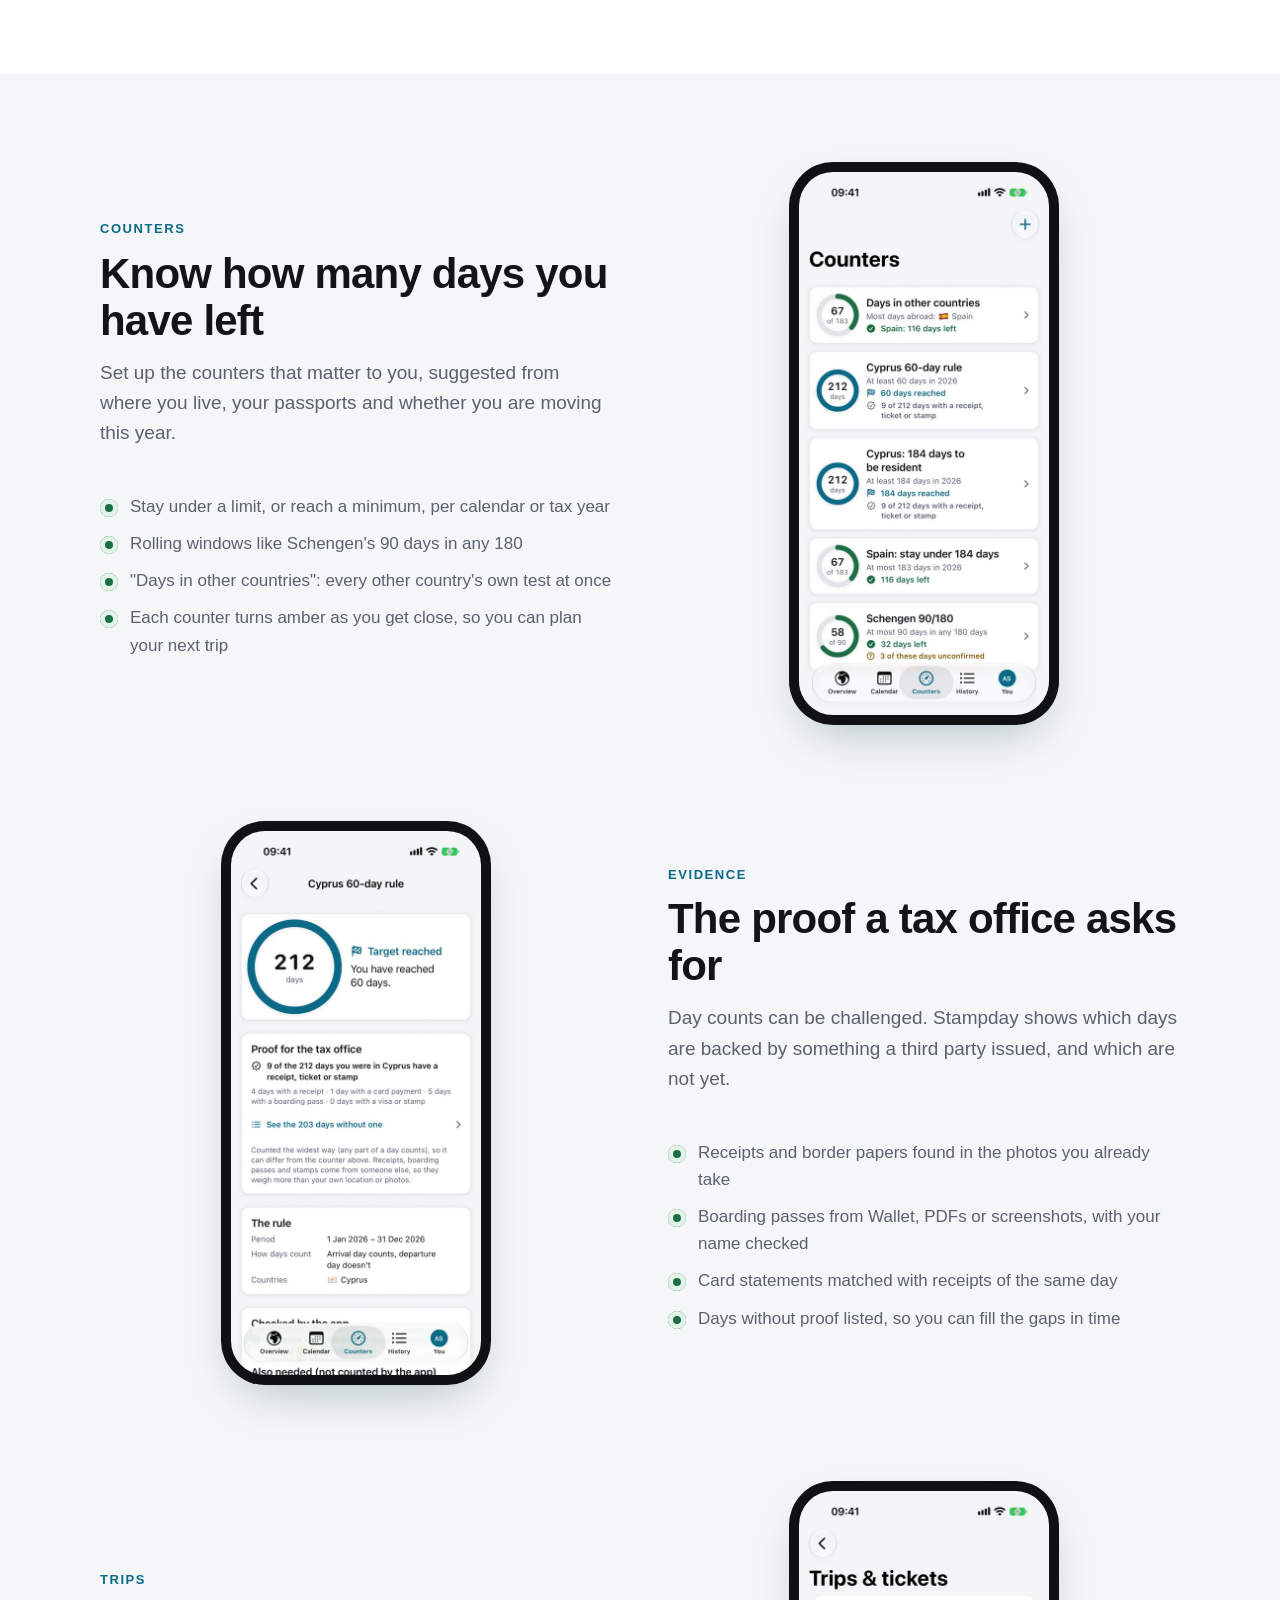
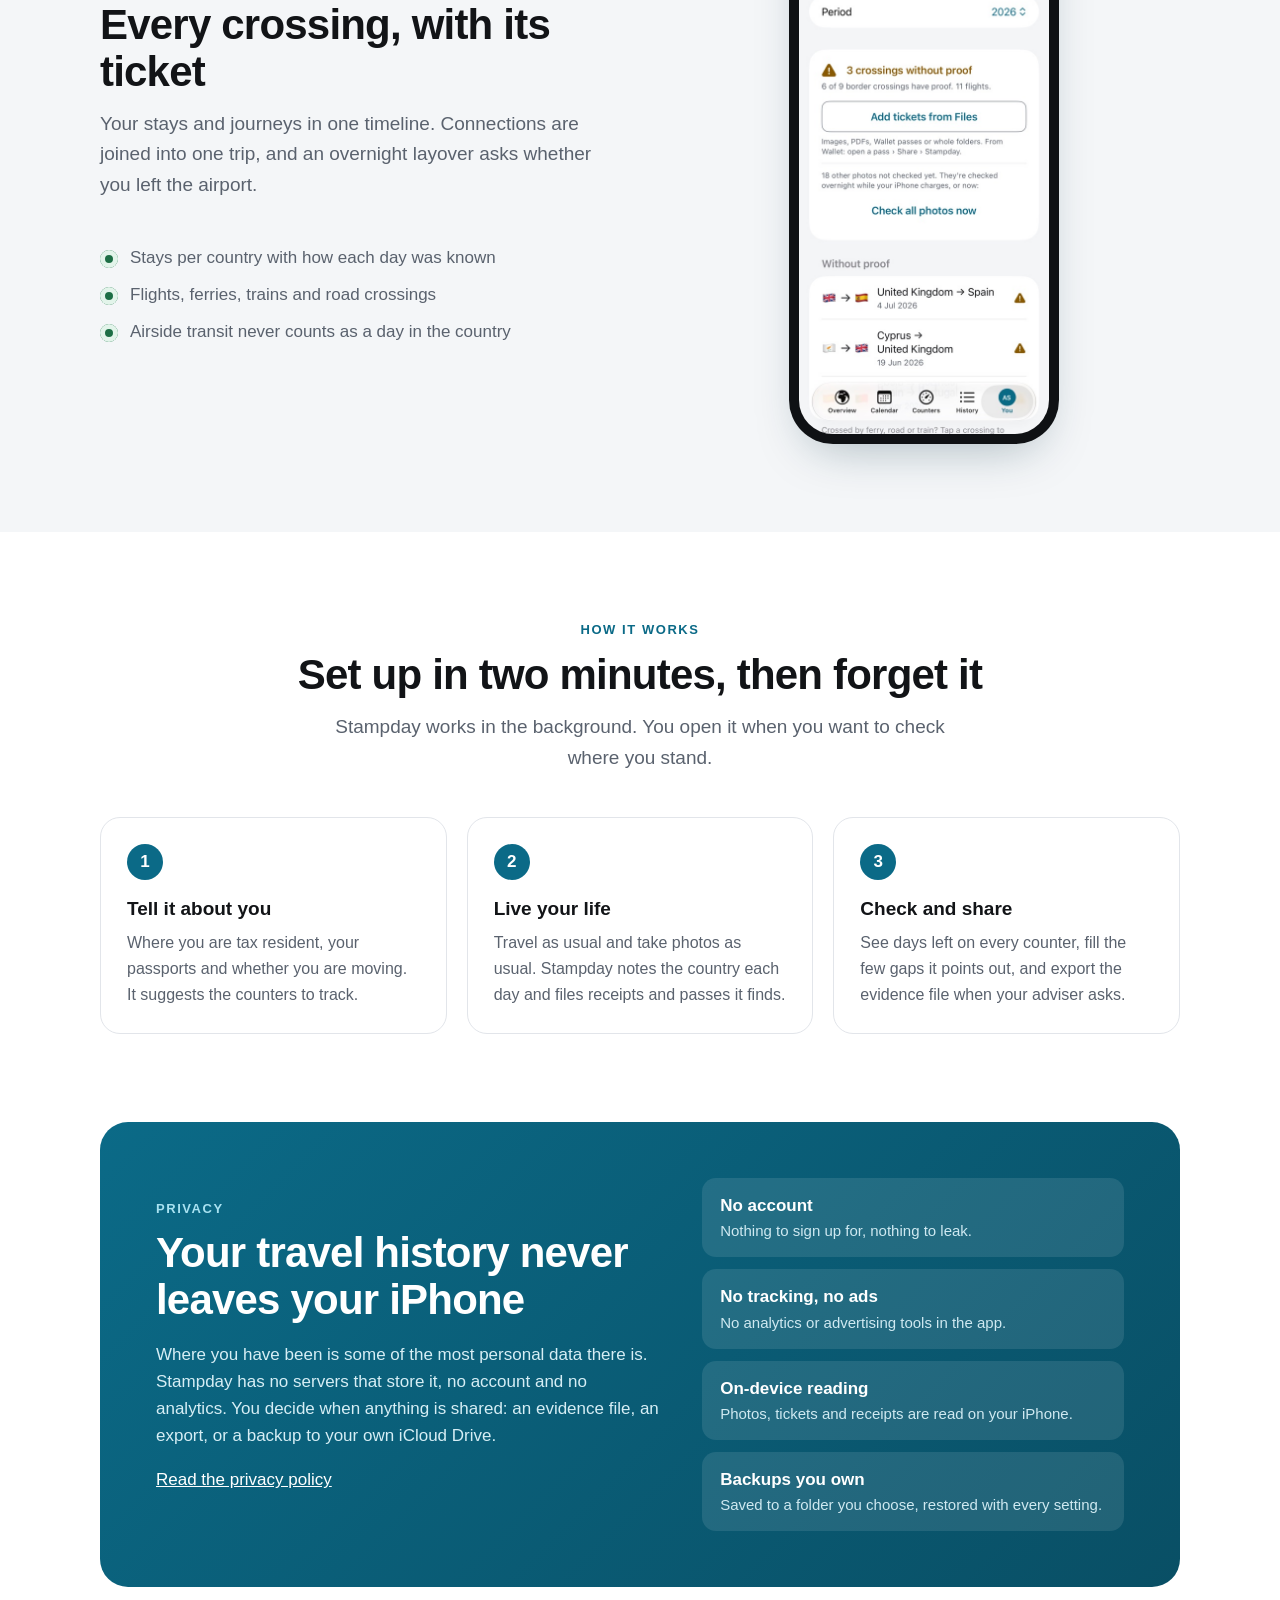
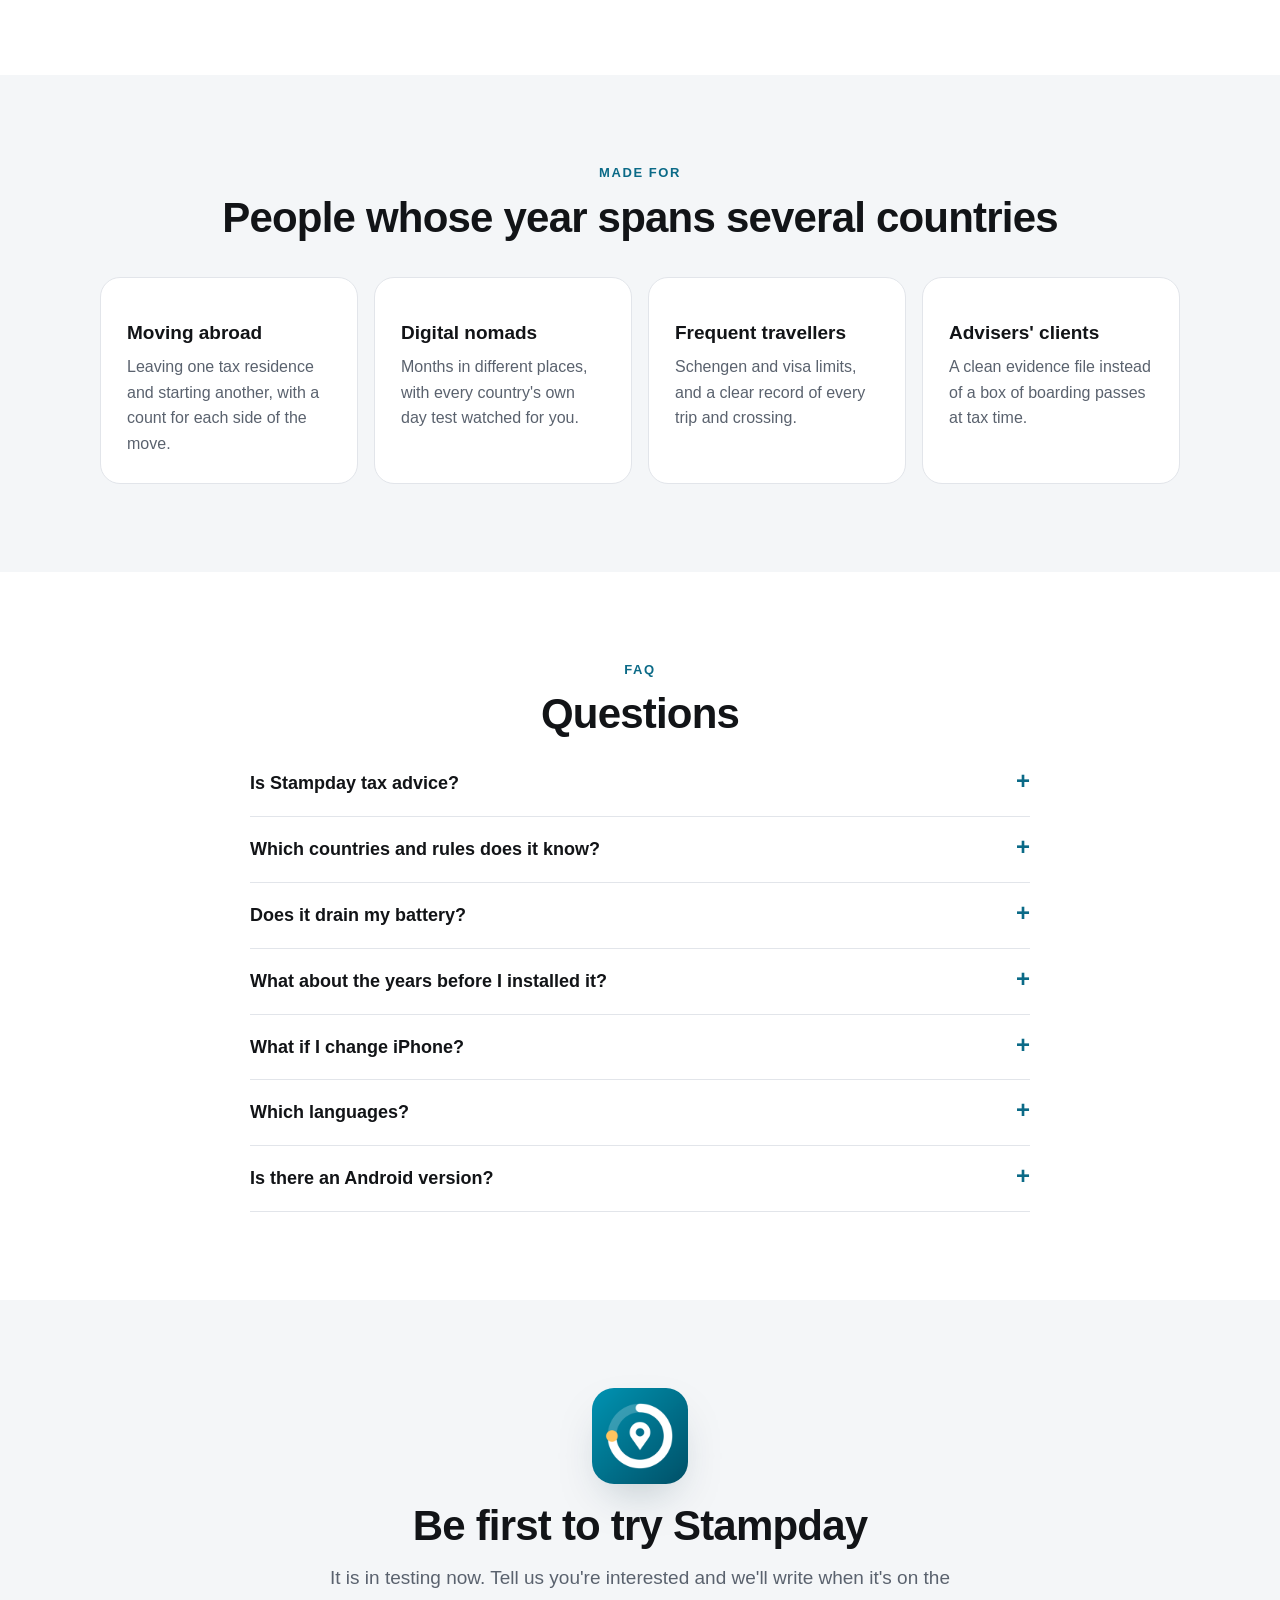
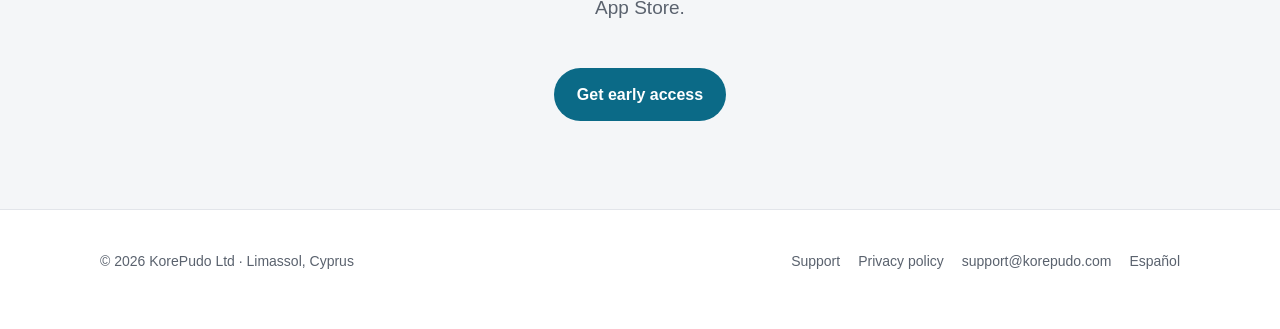
==== commit 96c61129: "English page in line with build 9: its four app pictures, the counter's current name, one sentence t" ====
--- a/index.html
+++ b/index.html
@@ -117,7 +117,7 @@
         <ul>
           <li>Stay under a limit, or reach a minimum, per calendar or tax year</li>
           <li>Rolling windows like Schengen's 90 days in any 180</li>
-          <li>"Not resident elsewhere": every other country's own test at once</li>
+          <li>"Days in other countries": every other country's own test at once</li>
           <li>Each counter turns amber as you get close, so you can plan your next trip</li>
         </ul>
       </div>
@@ -215,7 +215,8 @@
           things a day count can't see, like your home, family and work. Check your situation with a tax adviser; Stampday gives them clean numbers and evidence.</p></details>
       <details><summary>Which countries and rules does it know?</summary>
         <p>Rules for 42 countries, including the 183-day tests, Cyprus's 60-day rule, the UK statutory residence test and
-          Schengen 90/180, each with its sources and the date it was last checked. You can also make your own counter.</p></details>
+          Schengen 90/180, each with its sources and the date it was last checked. You can add a country's rule as a
+          counter: to stay under its limit, or to become resident there.</p></details>
       <details><summary>Does it drain my battery?</summary>
         <p>No. It uses the iPhone's low-power location changes instead of constant GPS, and only needs the country you are in each day.</p></details>
       <details><summary>What about the years before I installed it?</summary>
